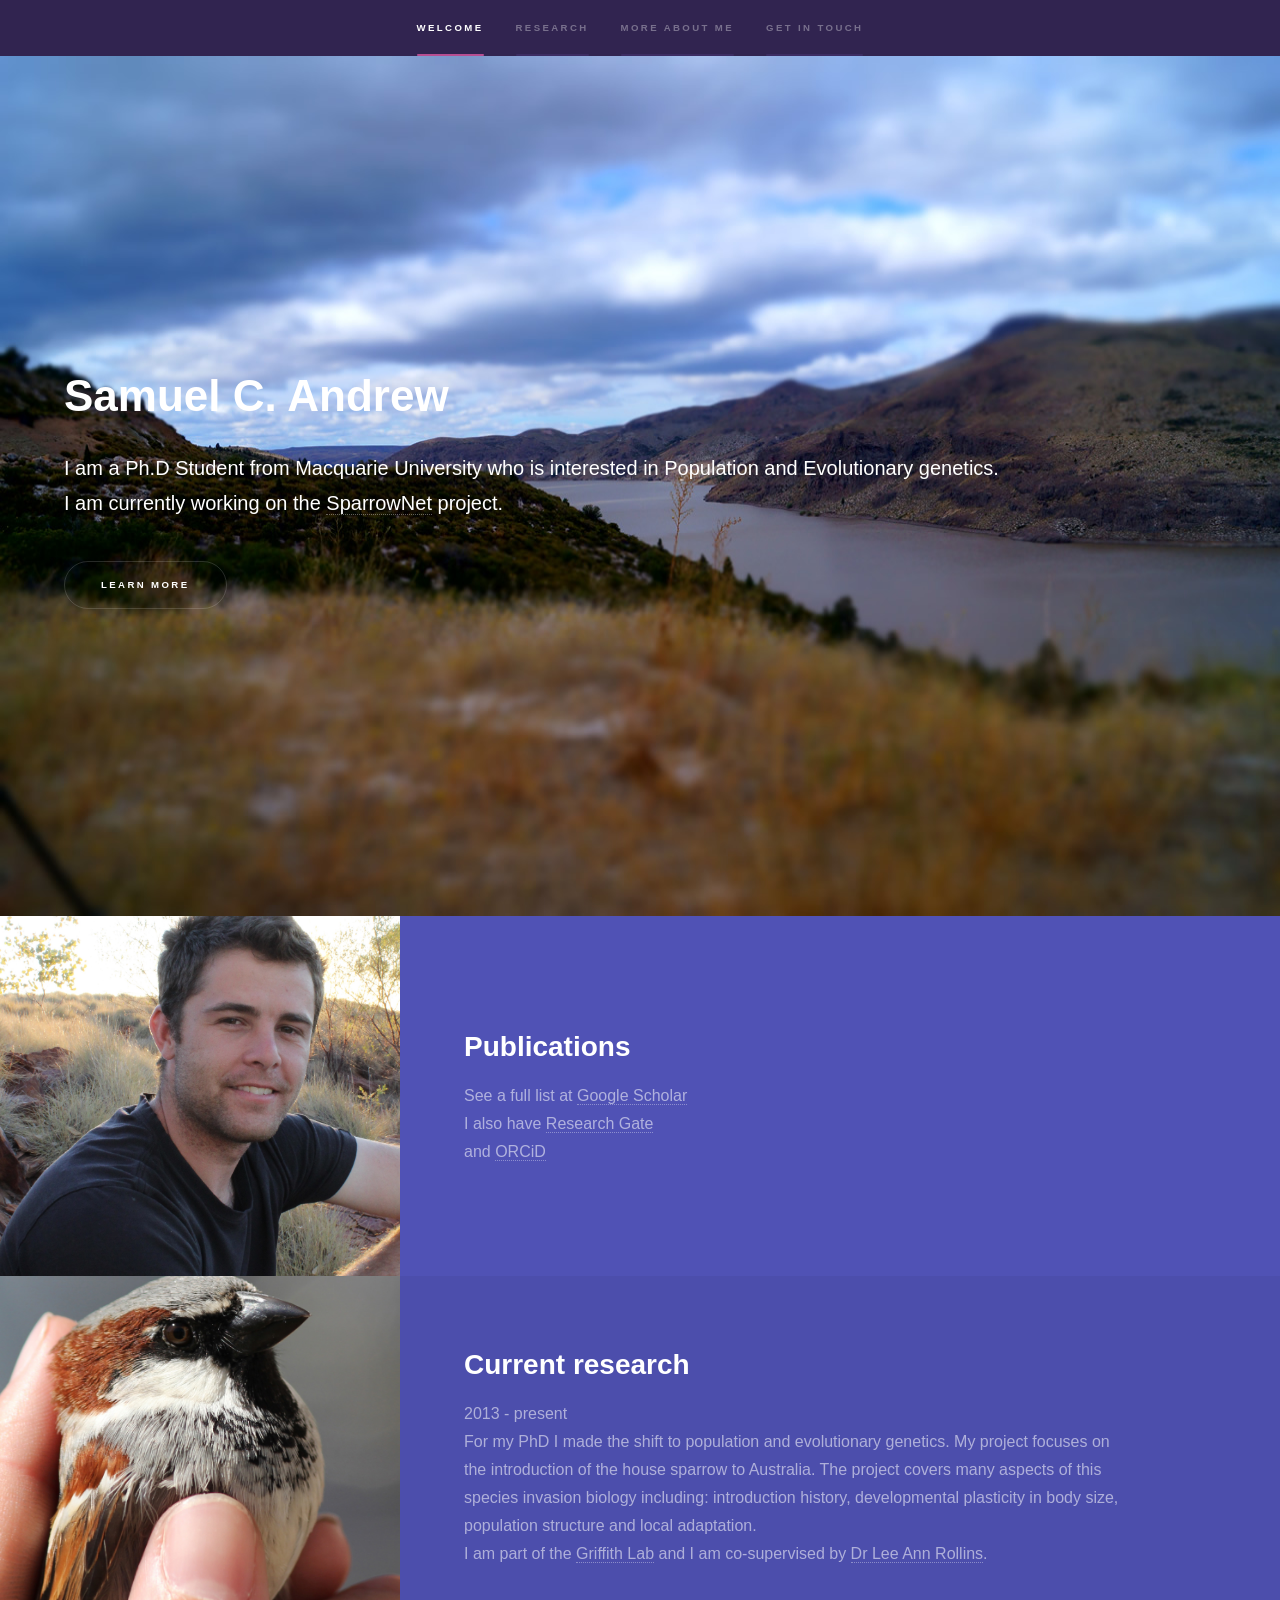
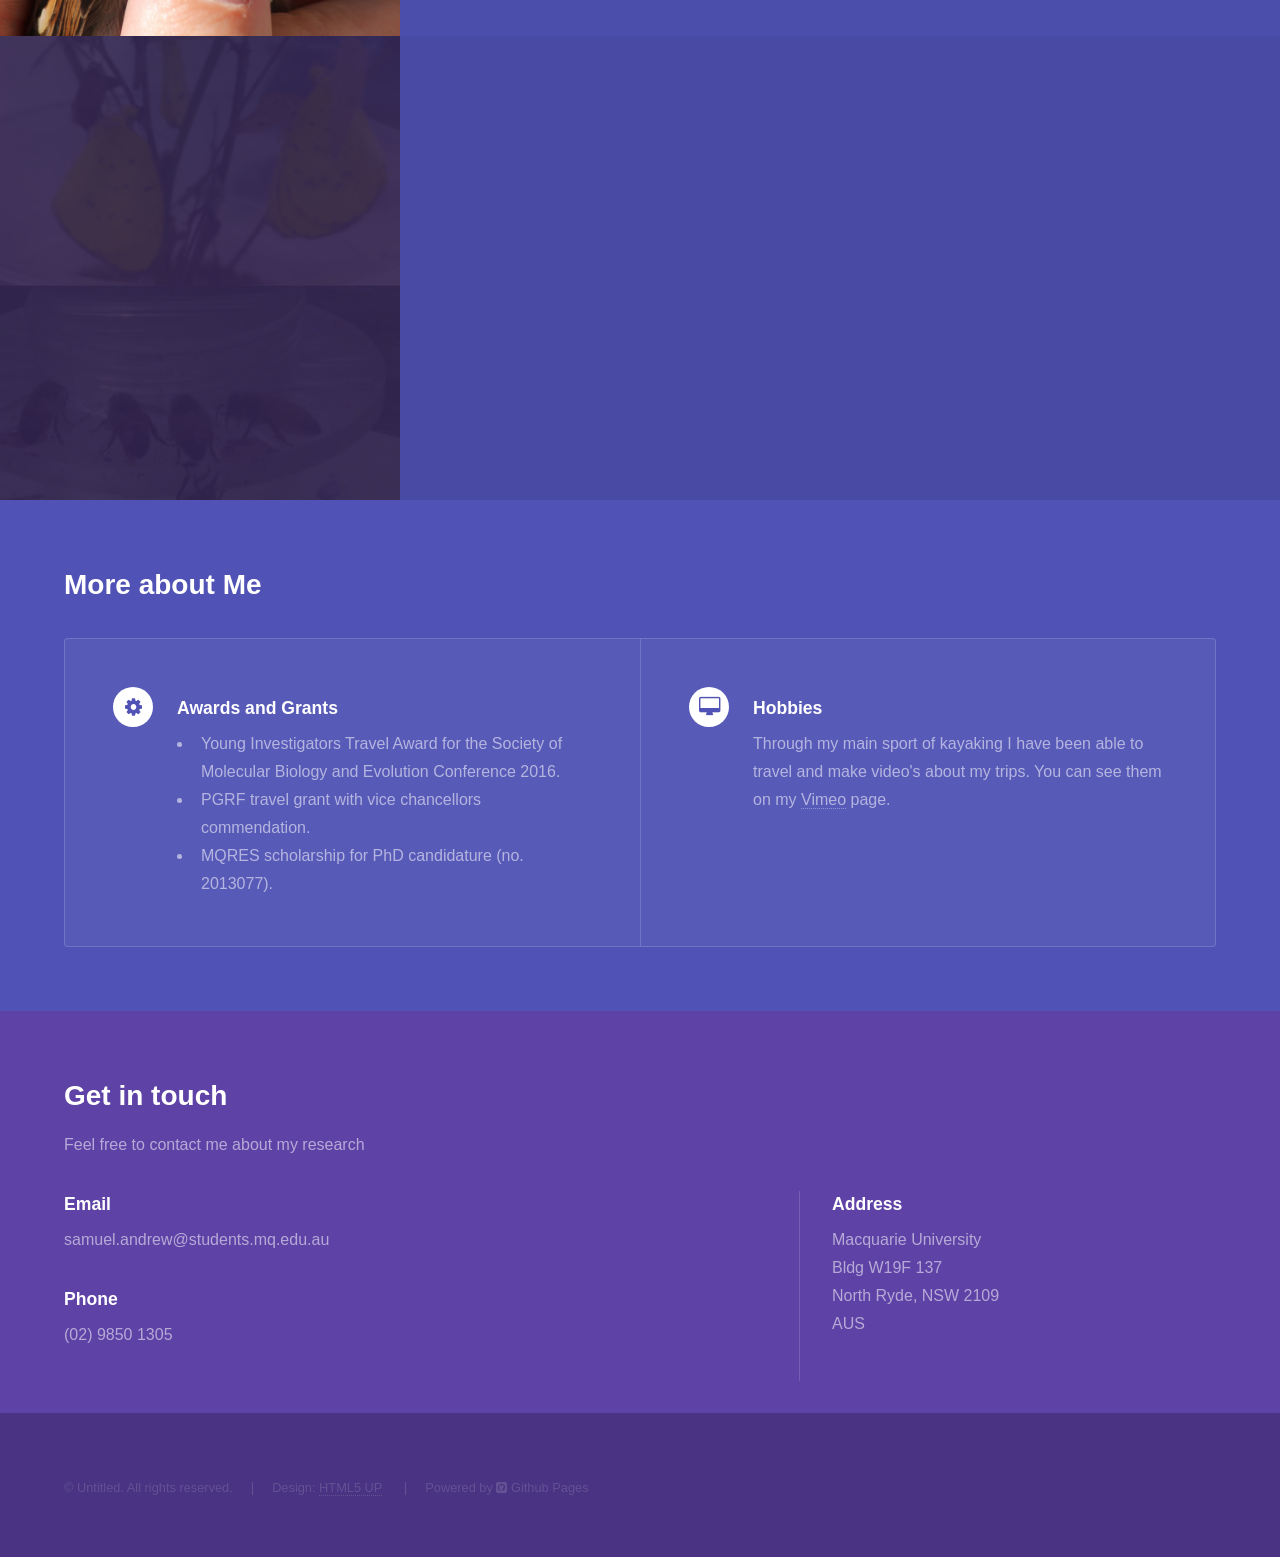
==== index.html @ 3d0c05fa "Reduced pic4 size; set as background; notes in main.css on font colors" ====
<!DOCTYPE HTML>
<!--
	Hyperspace by HTML5 UP
	html5up.net | @n33co
	Free for personal and commercial use under the CCA 3.0 license (html5up.net/license)
-->
<html>
	<head>
		<title>Samuel C. Andrew Homepage</title>
		<meta charset="utf-8" />
		<meta name="viewport" content="width=device-width, initial-scale=1" />
		<!--[if lte IE 8]><script src="assets/js/ie/html5shiv.js"></script><![endif]-->
		<link rel="stylesheet" href="assets/css/main.css" />
		<!--[if lte IE 9]><link rel="stylesheet" href="assets/css/ie9.css" /><![endif]-->
		<!--[if lte IE 8]><link rel="stylesheet" href="assets/css/ie8.css" /><![endif]-->
	</head>
	<body>

		<!-- Sidebar -->
			<section id="sidebar">
				<div class="inner">
					<nav>
						<ul>
							<li><a href="#intro">Welcome</a></li>
							<li><a href="#one">Research</a></li>
							<li><a href="#two">More about me</a></li>
							<li><a href="#three">Get in touch</a></li>
						</ul>
					</nav>
				</div>
			</section>

		<!-- Wrapper -->
			<div id="wrapper">

				<!-- Intro -->
					<section id="intro" class="wrapper style1 fullscreen fade-up">
						<div class="inner">
							<h1>Samuel C. Andrew</h1>
							<p>I am a Ph.D Student from Macquarie University who is interested in Population and Evolutionary genetics.</a><br />
							I am currently working on the  <a href="https://research.science.mq.edu.au/sparrownet/">SparrowNet</a> project.</p> 
							<ul class="actions">
								<li><a href="#one" class="button scrolly">Learn more</a></li>
							</ul>
						</div>
					</section>

				<!-- One -->
					<section id="one" class="wrapper style2 spotlights">
						<section>
							<a href="#" class="image"><img src="images/pic01.jpg" alt="" data-position="center center" /></a>
							<div class="content">
								<div class="inner">
									<h2>Publications</h2>
									<p> See a full list at <a href="https://scholar.google.com.au/citations?user=wI5Qr2sAAAAJ&hl=en">Google Scholar</a><br />
									I also have <a href="https://www.researchgate.net/profile/Samuel_Andrew">Research Gate</a><br />
									and <a href="http://orcid.org/0000-0003-4589-2746">ORCiD</a><br /></p>
									
								</div>
							</div>
						</section>
						<section>
							<a href="#" class="image"><img src="images/pic02.jpg" alt="" data-position="center center" /></a>
							<div class="content">
								<div class="inner">
									<h2>Current research</h2>
									<p>2013 - present<br />
									 For my PhD I made the shift to population and evolutionary genetics. My project focuses on the introduction of the house sparrow to Australia.
									 The project covers many aspects of this species invasion biology including: introduction history, developmental plasticity in body size, population structure and local adaptation.<br />
									 I am part of the <a href="https://griffithecology.com/">Griffith Lab</a> and I am co-supervised by <a href="http://www.deakin.edu.au/profiles/lee-rollins">Dr Lee Ann Rollins</a>. </p>
									
								</div>
							</div>
						</section>
						<section>
							<a href="#" class="image"><img src="images/pic03.jpg" alt="" data-position="center center" /></a>
							<div class="content">
								<div class="inner">
									<h2>Past research</h2>
									<p>In 2012 I completed my honours thesis with Dr Darrell Kemp at Macquarie University. My project was on the heritability and plasticity of the cold tolerance trait in a broadly distributed Australian butterfly (<i>Eurema smilax</i>).</p>
									<p> During my Bachelor Degree at Macquarie University I volunteered to work in the Neuroetholgy lab of Dr Andrew Barron. I worked on an experiment relating to discriminative learning and the peak shift learning bias using the honey bee as a model. This project led to my first publication.</P>
									<ul class="actions">
										<li><a href="#two" class="button scrolly">Learn more</a></li>
									</ul>
								</div>
							</div>
						</section>
					</section>

				<!-- Two -->
					<section id="two" class="wrapper style2 fade-up">
						<div class="inner">
							<h2>More about Me</h2>
							<p></p>
							<div class="features">
								<section>
									<span class="icon major fa-cog"></span>
									<h3>Awards and Grants</h3>
									<ul>
										<li>Young Investigators Travel Award for the Society of Molecular Biology and Evolution Conference 2016.</li>
										<li>PGRF travel grant with vice chancellors commendation.</li>
										<li>MQRES scholarship for PhD candidature (no. 2013077).</li>
									</ul>
								</section>
								<section>
									<span class="icon major fa-desktop"></span>
									<h3>Hobbies</h3>
									<p> Through my main sport of kayaking I have been able to travel and make video's about my trips. You can see them on my <a href="https://vimeo.com/user37399952">Vimeo</a> page. </p>
								</section>
							</div>
							
						</div>
					</section>

				<!-- Three -->
					<section id="three" class="wrapper style1 fade-up">
						<div class="inner">
							<h2>Get in touch</h2>
							<p>Feel free to contact me about my research</p>
							<div class="split style1">
								<section>
									<ul class="contact">
										<li>
											<h3>Email</h3>
											<p>samuel.andrew@students.mq.edu.au</p>
										</li>
										<li>
											<h3>Phone</h3>
											<span>(02) 9850 1305</span>
										</li>
									</ul>
								</section>
								<section>
									<ul class="contact">
										<li>
											<h3>Address</h3>
											<span> Macquarie University <br />
											Bldg W19F 137 <br />
											North Ryde, NSW 2109 <br />
											AUS</span>
										</li>
									</ul>
								</section>
							</div>
						</div>
					</section>

			</div>

		<!-- Footer -->
			<footer id="footer" class="wrapper style1-alt">
				<div class="inner">
					<ul class="menu">
						<li>&copy; Untitled. All rights reserved.</li><li>Design: <a href="http://html5up.net">HTML5 UP</a></li>
						<li>Powered by <a class="icon fa-github-square" target="_blank" href="https://github.com/SamCAndrew/SCAWebpage/"> Github Pages</a></li>
					</ul>
				</div>
			</footer>

		<!-- Scripts -->
			<script src="assets/js/jquery.min.js"></script>
			<script src="assets/js/jquery.scrollex.min.js"></script>
			<script src="assets/js/jquery.scrolly.min.js"></script>
			<script src="assets/js/skel.min.js"></script>
			<script src="assets/js/util.js"></script>
			<!--[if lte IE 8]><script src="assets/js/ie/respond.min.js"></script><![endif]-->
			<script src="assets/js/main.js"></script>

	</body>
</html>
---- assets/css/main.css ----
@import url(font-awesome.min.css);

/*
	Hyperspace by HTML5 UP
	html5up.net | @n33co
	Free for personal and commercial use under the CCA 3.0 license (html5up.net/license)
*/

/* Reset */

	html, body, div, span, applet, object, iframe, h1, h2, h3, h4, h5, h6, p, blockquote, pre, a, abbr, acronym, address, big, cite, code, del, dfn, em, img, ins, kbd, q, s, samp, small, strike, strong, sub, sup, tt, var, b, u, i, center, dl, dt, dd, ol, ul, li, fieldset, form, label, legend, table, caption, tbody, tfoot, thead, tr, th, td, article, aside, canvas, details, embed, figure, figcaption, footer, header, hgroup, menu, nav, output, ruby, section, summary, time, mark, audio, video {
		margin: 0;
		padding: 0;
		border: 0;
		font-size: 100%;
		font: inherit;
		vertical-align: baseline;
	}

	article, aside, details, figcaption, figure, footer, header, hgroup, menu, nav, section {
		display: block;
	}

	body {
		line-height: 1;
	}

	ol, ul {
		list-style: none;
	}

	blockquote, q {
		quotes: none;
	}

	blockquote:before, blockquote:after, q:before, q:after {
		content: '';
		content: none;
	}

	table {
		border-collapse: collapse;
		border-spacing: 0;
	}

	body {
		-webkit-text-size-adjust: none;
	}

/* Box Model */

	*, *:before, *:after {
		-moz-box-sizing: border-box;
		-webkit-box-sizing: border-box;
		box-sizing: border-box;
	}

/* Grid */

	.row {
		border-bottom: solid 1px transparent;
		-moz-box-sizing: border-box;
		-webkit-box-sizing: border-box;
		box-sizing: border-box;
	}

	.row > * {
		float: left;
		-moz-box-sizing: border-box;
		-webkit-box-sizing: border-box;
		box-sizing: border-box;
	}

	.row:after, .row:before {
		content: '';
		display: block;
		clear: both;
		height: 0;
	}

	.row.uniform > * > :first-child {
		margin-top: 0;
	}

	.row.uniform > * > :last-child {
		margin-bottom: 0;
	}

	.row.\30 \25 > * {
		padding: 0 0 0 0em;
	}

	.row.\30 \25 {
		margin: 0 0 -1px 0em;
	}

	.row.uniform.\30 \25 > * {
		padding: 0em 0 0 0em;
	}

	.row.uniform.\30 \25 {
		margin: 0em 0 -1px 0em;
	}

	.row > * {
		padding: 0 0 0 1.5em;
	}

	.row {
		margin: 0 0 -1px -1.5em;
	}

	.row.uniform > * {
		padding: 1.5em 0 0 1.5em;
	}

	.row.uniform {
		margin: -1.5em 0 -1px -1.5em;
	}

	.row.\32 00\25 > * {
		padding: 0 0 0 3em;
	}

	.row.\32 00\25 {
		margin: 0 0 -1px -3em;
	}

	.row.uniform.\32 00\25 > * {
		padding: 3em 0 0 3em;
	}

	.row.uniform.\32 00\25 {
		margin: -3em 0 -1px -3em;
	}

	.row.\31 50\25 > * {
		padding: 0 0 0 2.25em;
	}

	.row.\31 50\25 {
		margin: 0 0 -1px -2.25em;
	}

	.row.uniform.\31 50\25 > * {
		padding: 2.25em 0 0 2.25em;
	}

	.row.uniform.\31 50\25 {
		margin: -2.25em 0 -1px -2.25em;
	}

	.row.\35 0\25 > * {
		padding: 0 0 0 0.75em;
	}

	.row.\35 0\25 {
		margin: 0 0 -1px -0.75em;
	}

	.row.uniform.\35 0\25 > * {
		padding: 0.75em 0 0 0.75em;
	}

	.row.uniform.\35 0\25 {
		margin: -0.75em 0 -1px -0.75em;
	}

	.row.\32 5\25 > * {
		padding: 0 0 0 0.375em;
	}

	.row.\32 5\25 {
		margin: 0 0 -1px -0.375em;
	}

	.row.uniform.\32 5\25 > * {
		padding: 0.375em 0 0 0.375em;
	}

	.row.uniform.\32 5\25 {
		margin: -0.375em 0 -1px -0.375em;
	}

	.\31 2u, .\31 2u\24 {
		width: 100%;
		clear: none;
		margin-left: 0;
	}

	.\31 1u, .\31 1u\24 {
		width: 91.6666666667%;
		clear: none;
		margin-left: 0;
	}

	.\31 0u, .\31 0u\24 {
		width: 83.3333333333%;
		clear: none;
		margin-left: 0;
	}

	.\39 u, .\39 u\24 {
		width: 75%;
		clear: none;
		margin-left: 0;
	}

	.\38 u, .\38 u\24 {
		width: 66.6666666667%;
		clear: none;
		margin-left: 0;
	}

	.\37 u, .\37 u\24 {
		width: 58.3333333333%;
		clear: none;
		margin-left: 0;
	}

	.\36 u, .\36 u\24 {
		width: 50%;
		clear: none;
		margin-left: 0;
	}

	.\35 u, .\35 u\24 {
		width: 41.6666666667%;
		clear: none;
		margin-left: 0;
	}

	.\34 u, .\34 u\24 {
		width: 33.3333333333%;
		clear: none;
		margin-left: 0;
	}

	.\33 u, .\33 u\24 {
		width: 25%;
		clear: none;
		margin-left: 0;
	}

	.\32 u, .\32 u\24 {
		width: 16.6666666667%;
		clear: none;
		margin-left: 0;
	}

	.\31 u, .\31 u\24 {
		width: 8.3333333333%;
		clear: none;
		margin-left: 0;
	}

	.\31 2u\24 + *,
	.\31 1u\24 + *,
	.\31 0u\24 + *,
	.\39 u\24 + *,
	.\38 u\24 + *,
	.\37 u\24 + *,
	.\36 u\24 + *,
	.\35 u\24 + *,
	.\34 u\24 + *,
	.\33 u\24 + *,
	.\32 u\24 + *,
	.\31 u\24 + * {
		clear: left;
	}

	.\-11u {
		margin-left: 91.66667%;
	}

	.\-10u {
		margin-left: 83.33333%;
	}

	.\-9u {
		margin-left: 75%;
	}

	.\-8u {
		margin-left: 66.66667%;
	}

	.\-7u {
		margin-left: 58.33333%;
	}

	.\-6u {
		margin-left: 50%;
	}

	.\-5u {
		margin-left: 41.66667%;
	}

	.\-4u {
		margin-left: 33.33333%;
	}

	.\-3u {
		margin-left: 25%;
	}

	.\-2u {
		margin-left: 16.66667%;
	}

	.\-1u {
		margin-left: 8.33333%;
	}

	@media screen and (max-width: 1680px) {

		.row > * {
			padding: 0 0 0 1.5em;
		}

		.row {
			margin: 0 0 -1px -1.5em;
		}

		.row.uniform > * {
			padding: 1.5em 0 0 1.5em;
		}

		.row.uniform {
			margin: -1.5em 0 -1px -1.5em;
		}

		.row.\32 00\25 > * {
			padding: 0 0 0 3em;
		}

		.row.\32 00\25 {
			margin: 0 0 -1px -3em;
		}

		.row.uniform.\32 00\25 > * {
			padding: 3em 0 0 3em;
		}

		.row.uniform.\32 00\25 {
			margin: -3em 0 -1px -3em;
		}

		.row.\31 50\25 > * {
			padding: 0 0 0 2.25em;
		}

		.row.\31 50\25 {
			margin: 0 0 -1px -2.25em;
		}

		.row.uniform.\31 50\25 > * {
			padding: 2.25em 0 0 2.25em;
		}

		.row.uniform.\31 50\25 {
			margin: -2.25em 0 -1px -2.25em;
		}

		.row.\35 0\25 > * {
			padding: 0 0 0 0.75em;
		}

		.row.\35 0\25 {
			margin: 0 0 -1px -0.75em;
		}

		.row.uniform.\35 0\25 > * {
			padding: 0.75em 0 0 0.75em;
		}

		.row.uniform.\35 0\25 {
			margin: -0.75em 0 -1px -0.75em;
		}

		.row.\32 5\25 > * {
			padding: 0 0 0 0.375em;
		}

		.row.\32 5\25 {
			margin: 0 0 -1px -0.375em;
		}

		.row.uniform.\32 5\25 > * {
			padding: 0.375em 0 0 0.375em;
		}

		.row.uniform.\32 5\25 {
			margin: -0.375em 0 -1px -0.375em;
		}

		.\31 2u\28xlarge\29, .\31 2u\24\28xlarge\29 {
			width: 100%;
			clear: none;
			margin-left: 0;
		}

		.\31 1u\28xlarge\29, .\31 1u\24\28xlarge\29 {
			width: 91.6666666667%;
			clear: none;
			margin-left: 0;
		}

		.\31 0u\28xlarge\29, .\31 0u\24\28xlarge\29 {
			width: 83.3333333333%;
			clear: none;
			margin-left: 0;
		}

		.\39 u\28xlarge\29, .\39 u\24\28xlarge\29 {
			width: 75%;
			clear: none;
			margin-left: 0;
		}

		.\38 u\28xlarge\29, .\38 u\24\28xlarge\29 {
			width: 66.6666666667%;
			clear: none;
			margin-left: 0;
		}

		.\37 u\28xlarge\29, .\37 u\24\28xlarge\29 {
			width: 58.3333333333%;
			clear: none;
			margin-left: 0;
		}

		.\36 u\28xlarge\29, .\36 u\24\28xlarge\29 {
			width: 50%;
			clear: none;
			margin-left: 0;
		}

		.\35 u\28xlarge\29, .\35 u\24\28xlarge\29 {
			width: 41.6666666667%;
			clear: none;
			margin-left: 0;
		}

		.\34 u\28xlarge\29, .\34 u\24\28xlarge\29 {
			width: 33.3333333333%;
			clear: none;
			margin-left: 0;
		}

		.\33 u\28xlarge\29, .\33 u\24\28xlarge\29 {
			width: 25%;
			clear: none;
			margin-left: 0;
		}

		.\32 u\28xlarge\29, .\32 u\24\28xlarge\29 {
			width: 16.6666666667%;
			clear: none;
			margin-left: 0;
		}

		.\31 u\28xlarge\29, .\31 u\24\28xlarge\29 {
			width: 8.3333333333%;
			clear: none;
			margin-left: 0;
		}

		.\31 2u\24\28xlarge\29 + *,
		.\31 1u\24\28xlarge\29 + *,
		.\31 0u\24\28xlarge\29 + *,
		.\39 u\24\28xlarge\29 + *,
		.\38 u\24\28xlarge\29 + *,
		.\37 u\24\28xlarge\29 + *,
		.\36 u\24\28xlarge\29 + *,
		.\35 u\24\28xlarge\29 + *,
		.\34 u\24\28xlarge\29 + *,
		.\33 u\24\28xlarge\29 + *,
		.\32 u\24\28xlarge\29 + *,
		.\31 u\24\28xlarge\29 + * {
			clear: left;
		}

		.\-11u\28xlarge\29 {
			margin-left: 91.66667%;
		}

		.\-10u\28xlarge\29 {
			margin-left: 83.33333%;
		}

		.\-9u\28xlarge\29 {
			margin-left: 75%;
		}

		.\-8u\28xlarge\29 {
			margin-left: 66.66667%;
		}

		.\-7u\28xlarge\29 {
			margin-left: 58.33333%;
		}

		.\-6u\28xlarge\29 {
			margin-left: 50%;
		}

		.\-5u\28xlarge\29 {
			margin-left: 41.66667%;
		}

		.\-4u\28xlarge\29 {
			margin-left: 33.33333%;
		}

		.\-3u\28xlarge\29 {
			margin-left: 25%;
		}

		.\-2u\28xlarge\29 {
			margin-left: 16.66667%;
		}

		.\-1u\28xlarge\29 {
			margin-left: 8.33333%;
		}

	}

	@media screen and (max-width: 1280px) {

		.row > * {
			padding: 0 0 0 1.5em;
		}

		.row {
			margin: 0 0 -1px -1.5em;
		}

		.row.uniform > * {
			padding: 1.5em 0 0 1.5em;
		}

		.row.uniform {
			margin: -1.5em 0 -1px -1.5em;
		}

		.row.\32 00\25 > * {
			padding: 0 0 0 3em;
		}

		.row.\32 00\25 {
			margin: 0 0 -1px -3em;
		}

		.row.uniform.\32 00\25 > * {
			padding: 3em 0 0 3em;
		}

		.row.uniform.\32 00\25 {
			margin: -3em 0 -1px -3em;
		}

		.row.\31 50\25 > * {
			padding: 0 0 0 2.25em;
		}

		.row.\31 50\25 {
			margin: 0 0 -1px -2.25em;
		}

		.row.uniform.\31 50\25 > * {
			padding: 2.25em 0 0 2.25em;
		}

		.row.uniform.\31 50\25 {
			margin: -2.25em 0 -1px -2.25em;
		}

		.row.\35 0\25 > * {
			padding: 0 0 0 0.75em;
		}

		.row.\35 0\25 {
			margin: 0 0 -1px -0.75em;
		}

		.row.uniform.\35 0\25 > * {
			padding: 0.75em 0 0 0.75em;
		}

		.row.uniform.\35 0\25 {
			margin: -0.75em 0 -1px -0.75em;
		}

		.row.\32 5\25 > * {
			padding: 0 0 0 0.375em;
		}

		.row.\32 5\25 {
			margin: 0 0 -1px -0.375em;
		}

		.row.uniform.\32 5\25 > * {
			padding: 0.375em 0 0 0.375em;
		}

		.row.uniform.\32 5\25 {
			margin: -0.375em 0 -1px -0.375em;
		}

		.\31 2u\28large\29, .\31 2u\24\28large\29 {
			width: 100%;
			clear: none;
			margin-left: 0;
		}

		.\31 1u\28large\29, .\31 1u\24\28large\29 {
			width: 91.6666666667%;
			clear: none;
			margin-left: 0;
		}

		.\31 0u\28large\29, .\31 0u\24\28large\29 {
			width: 83.3333333333%;
			clear: none;
			margin-left: 0;
		}

		.\39 u\28large\29, .\39 u\24\28large\29 {
			width: 75%;
			clear: none;
			margin-left: 0;
		}

		.\38 u\28large\29, .\38 u\24\28large\29 {
			width: 66.6666666667%;
			clear: none;
			margin-left: 0;
		}

		.\37 u\28large\29, .\37 u\24\28large\29 {
			width: 58.3333333333%;
			clear: none;
			margin-left: 0;
		}

		.\36 u\28large\29, .\36 u\24\28large\29 {
			width: 50%;
			clear: none;
			margin-left: 0;
		}

		.\35 u\28large\29, .\35 u\24\28large\29 {
			width: 41.6666666667%;
			clear: none;
			margin-left: 0;
		}

		.\34 u\28large\29, .\34 u\24\28large\29 {
			width: 33.3333333333%;
			clear: none;
			margin-left: 0;
		}

		.\33 u\28large\29, .\33 u\24\28large\29 {
			width: 25%;
			clear: none;
			margin-left: 0;
		}

		.\32 u\28large\29, .\32 u\24\28large\29 {
			width: 16.6666666667%;
			clear: none;
			margin-left: 0;
		}

		.\31 u\28large\29, .\31 u\24\28large\29 {
			width: 8.3333333333%;
			clear: none;
			margin-left: 0;
		}

		.\31 2u\24\28large\29 + *,
		.\31 1u\24\28large\29 + *,
		.\31 0u\24\28large\29 + *,
		.\39 u\24\28large\29 + *,
		.\38 u\24\28large\29 + *,
		.\37 u\24\28large\29 + *,
		.\36 u\24\28large\29 + *,
		.\35 u\24\28large\29 + *,
		.\34 u\24\28large\29 + *,
		.\33 u\24\28large\29 + *,
		.\32 u\24\28large\29 + *,
		.\31 u\24\28large\29 + * {
			clear: left;
		}

		.\-11u\28large\29 {
			margin-left: 91.66667%;
		}

		.\-10u\28large\29 {
			margin-left: 83.33333%;
		}

		.\-9u\28large\29 {
			margin-left: 75%;
		}

		.\-8u\28large\29 {
			margin-left: 66.66667%;
		}

		.\-7u\28large\29 {
			margin-left: 58.33333%;
		}

		.\-6u\28large\29 {
			margin-left: 50%;
		}

		.\-5u\28large\29 {
			margin-left: 41.66667%;
		}

		.\-4u\28large\29 {
			margin-left: 33.33333%;
		}

		.\-3u\28large\29 {
			margin-left: 25%;
		}

		.\-2u\28large\29 {
			margin-left: 16.66667%;
		}

		.\-1u\28large\29 {
			margin-left: 8.33333%;
		}

	}

	@media screen and (max-width: 980px) {

		.row > * {
			padding: 0 0 0 1.5em;
		}

		.row {
			margin: 0 0 -1px -1.5em;
		}

		.row.uniform > * {
			padding: 1.5em 0 0 1.5em;
		}

		.row.uniform {
			margin: -1.5em 0 -1px -1.5em;
		}

		.row.\32 00\25 > * {
			padding: 0 0 0 3em;
		}

		.row.\32 00\25 {
			margin: 0 0 -1px -3em;
		}

		.row.uniform.\32 00\25 > * {
			padding: 3em 0 0 3em;
		}

		.row.uniform.\32 00\25 {
			margin: -3em 0 -1px -3em;
		}

		.row.\31 50\25 > * {
			padding: 0 0 0 2.25em;
		}

		.row.\31 50\25 {
			margin: 0 0 -1px -2.25em;
		}

		.row.uniform.\31 50\25 > * {
			padding: 2.25em 0 0 2.25em;
		}

		.row.uniform.\31 50\25 {
			margin: -2.25em 0 -1px -2.25em;
		}

		.row.\35 0\25 > * {
			padding: 0 0 0 0.75em;
		}

		.row.\35 0\25 {
			margin: 0 0 -1px -0.75em;
		}

		.row.uniform.\35 0\25 > * {
			padding: 0.75em 0 0 0.75em;
		}

		.row.uniform.\35 0\25 {
			margin: -0.75em 0 -1px -0.75em;
		}

		.row.\32 5\25 > * {
			padding: 0 0 0 0.375em;
		}

		.row.\32 5\25 {
			margin: 0 0 -1px -0.375em;
		}

		.row.uniform.\32 5\25 > * {
			padding: 0.375em 0 0 0.375em;
		}

		.row.uniform.\32 5\25 {
			margin: -0.375em 0 -1px -0.375em;
		}

		.\31 2u\28medium\29, .\31 2u\24\28medium\29 {
			width: 100%;
			clear: none;
			margin-left: 0;
		}

		.\31 1u\28medium\29, .\31 1u\24\28medium\29 {
			width: 91.6666666667%;
			clear: none;
			margin-left: 0;
		}

		.\31 0u\28medium\29, .\31 0u\24\28medium\29 {
			width: 83.3333333333%;
			clear: none;
			margin-left: 0;
		}

		.\39 u\28medium\29, .\39 u\24\28medium\29 {
			width: 75%;
			clear: none;
			margin-left: 0;
		}

		.\38 u\28medium\29, .\38 u\24\28medium\29 {
			width: 66.6666666667%;
			clear: none;
			margin-left: 0;
		}

		.\37 u\28medium\29, .\37 u\24\28medium\29 {
			width: 58.3333333333%;
			clear: none;
			margin-left: 0;
		}

		.\36 u\28medium\29, .\36 u\24\28medium\29 {
			width: 50%;
			clear: none;
			margin-left: 0;
		}

		.\35 u\28medium\29, .\35 u\24\28medium\29 {
			width: 41.6666666667%;
			clear: none;
			margin-left: 0;
		}

		.\34 u\28medium\29, .\34 u\24\28medium\29 {
			width: 33.3333333333%;
			clear: none;
			margin-left: 0;
		}

		.\33 u\28medium\29, .\33 u\24\28medium\29 {
			width: 25%;
			clear: none;
			margin-left: 0;
		}

		.\32 u\28medium\29, .\32 u\24\28medium\29 {
			width: 16.6666666667%;
			clear: none;
			margin-left: 0;
		}

		.\31 u\28medium\29, .\31 u\24\28medium\29 {
			width: 8.3333333333%;
			clear: none;
			margin-left: 0;
		}

		.\31 2u\24\28medium\29 + *,
		.\31 1u\24\28medium\29 + *,
		.\31 0u\24\28medium\29 + *,
		.\39 u\24\28medium\29 + *,
		.\38 u\24\28medium\29 + *,
		.\37 u\24\28medium\29 + *,
		.\36 u\24\28medium\29 + *,
		.\35 u\24\28medium\29 + *,
		.\34 u\24\28medium\29 + *,
		.\33 u\24\28medium\29 + *,
		.\32 u\24\28medium\29 + *,
		.\31 u\24\28medium\29 + * {
			clear: left;
		}

		.\-11u\28medium\29 {
			margin-left: 91.66667%;
		}

		.\-10u\28medium\29 {
			margin-left: 83.33333%;
		}

		.\-9u\28medium\29 {
			margin-left: 75%;
		}

		.\-8u\28medium\29 {
			margin-left: 66.66667%;
		}

		.\-7u\28medium\29 {
			margin-left: 58.33333%;
		}

		.\-6u\28medium\29 {
			margin-left: 50%;
		}

		.\-5u\28medium\29 {
			margin-left: 41.66667%;
		}

		.\-4u\28medium\29 {
			margin-left: 33.33333%;
		}

		.\-3u\28medium\29 {
			margin-left: 25%;
		}

		.\-2u\28medium\29 {
			margin-left: 16.66667%;
		}

		.\-1u\28medium\29 {
			margin-left: 8.33333%;
		}

	}

	@media screen and (max-width: 736px) {

		.row > * {
			padding: 0 0 0 1.5em;
		}

		.row {
			margin: 0 0 -1px -1.5em;
		}

		.row.uniform > * {
			padding: 1.5em 0 0 1.5em;
		}

		.row.uniform {
			margin: -1.5em 0 -1px -1.5em;
		}

		.row.\32 00\25 > * {
			padding: 0 0 0 3em;
		}

		.row.\32 00\25 {
			margin: 0 0 -1px -3em;
		}

		.row.uniform.\32 00\25 > * {
			padding: 3em 0 0 3em;
		}

		.row.uniform.\32 00\25 {
			margin: -3em 0 -1px -3em;
		}

		.row.\31 50\25 > * {
			padding: 0 0 0 2.25em;
		}

		.row.\31 50\25 {
			margin: 0 0 -1px -2.25em;
		}

		.row.uniform.\31 50\25 > * {
			padding: 2.25em 0 0 2.25em;
		}

		.row.uniform.\31 50\25 {
			margin: -2.25em 0 -1px -2.25em;
		}

		.row.\35 0\25 > * {
			padding: 0 0 0 0.75em;
		}

		.row.\35 0\25 {
			margin: 0 0 -1px -0.75em;
		}

		.row.uniform.\35 0\25 > * {
			padding: 0.75em 0 0 0.75em;
		}

		.row.uniform.\35 0\25 {
			margin: -0.75em 0 -1px -0.75em;
		}

		.row.\32 5\25 > * {
			padding: 0 0 0 0.375em;
		}

		.row.\32 5\25 {
			margin: 0 0 -1px -0.375em;
		}

		.row.uniform.\32 5\25 > * {
			padding: 0.375em 0 0 0.375em;
		}

		.row.uniform.\32 5\25 {
			margin: -0.375em 0 -1px -0.375em;
		}

		.\31 2u\28small\29, .\31 2u\24\28small\29 {
			width: 100%;
			clear: none;
			margin-left: 0;
		}

		.\31 1u\28small\29, .\31 1u\24\28small\29 {
			width: 91.6666666667%;
			clear: none;
			margin-left: 0;
		}

		.\31 0u\28small\29, .\31 0u\24\28small\29 {
			width: 83.3333333333%;
			clear: none;
			margin-left: 0;
		}

		.\39 u\28small\29, .\39 u\24\28small\29 {
			width: 75%;
			clear: none;
			margin-left: 0;
		}

		.\38 u\28small\29, .\38 u\24\28small\29 {
			width: 66.6666666667%;
			clear: none;
			margin-left: 0;
		}

		.\37 u\28small\29, .\37 u\24\28small\29 {
			width: 58.3333333333%;
			clear: none;
			margin-left: 0;
		}

		.\36 u\28small\29, .\36 u\24\28small\29 {
			width: 50%;
			clear: none;
			margin-left: 0;
		}

		.\35 u\28small\29, .\35 u\24\28small\29 {
			width: 41.6666666667%;
			clear: none;
			margin-left: 0;
		}

		.\34 u\28small\29, .\34 u\24\28small\29 {
			width: 33.3333333333%;
			clear: none;
			margin-left: 0;
		}

		.\33 u\28small\29, .\33 u\24\28small\29 {
			width: 25%;
			clear: none;
			margin-left: 0;
		}

		.\32 u\28small\29, .\32 u\24\28small\29 {
			width: 16.6666666667%;
			clear: none;
			margin-left: 0;
		}

		.\31 u\28small\29, .\31 u\24\28small\29 {
			width: 8.3333333333%;
			clear: none;
			margin-left: 0;
		}

		.\31 2u\24\28small\29 + *,
		.\31 1u\24\28small\29 + *,
		.\31 0u\24\28small\29 + *,
		.\39 u\24\28small\29 + *,
		.\38 u\24\28small\29 + *,
		.\37 u\24\28small\29 + *,
		.\36 u\24\28small\29 + *,
		.\35 u\24\28small\29 + *,
		.\34 u\24\28small\29 + *,
		.\33 u\24\28small\29 + *,
		.\32 u\24\28small\29 + *,
		.\31 u\24\28small\29 + * {
			clear: left;
		}

		.\-11u\28small\29 {
			margin-left: 91.66667%;
		}

		.\-10u\28small\29 {
			margin-left: 83.33333%;
		}

		.\-9u\28small\29 {
			margin-left: 75%;
		}

		.\-8u\28small\29 {
			margin-left: 66.66667%;
		}

		.\-7u\28small\29 {
			margin-left: 58.33333%;
		}

		.\-6u\28small\29 {
			margin-left: 50%;
		}

		.\-5u\28small\29 {
			margin-left: 41.66667%;
		}

		.\-4u\28small\29 {
			margin-left: 33.33333%;
		}

		.\-3u\28small\29 {
			margin-left: 25%;
		}

		.\-2u\28small\29 {
			margin-left: 16.66667%;
		}

		.\-1u\28small\29 {
			margin-left: 8.33333%;
		}

	}

	@media screen and (max-width: 480px) {

		.row > * {
			padding: 0 0 0 1.5em;
		}

		.row {
			margin: 0 0 -1px -1.5em;
		}

		.row.uniform > * {
			padding: 1.5em 0 0 1.5em;
		}

		.row.uniform {
			margin: -1.5em 0 -1px -1.5em;
		}

		.row.\32 00\25 > * {
			padding: 0 0 0 3em;
		}

		.row.\32 00\25 {
			margin: 0 0 -1px -3em;
		}

		.row.uniform.\32 00\25 > * {
			padding: 3em 0 0 3em;
		}

		.row.uniform.\32 00\25 {
			margin: -3em 0 -1px -3em;
		}

		.row.\31 50\25 > * {
			padding: 0 0 0 2.25em;
		}

		.row.\31 50\25 {
			margin: 0 0 -1px -2.25em;
		}

		.row.uniform.\31 50\25 > * {
			padding: 2.25em 0 0 2.25em;
		}

		.row.uniform.\31 50\25 {
			margin: -2.25em 0 -1px -2.25em;
		}

		.row.\35 0\25 > * {
			padding: 0 0 0 0.75em;
		}

		.row.\35 0\25 {
			margin: 0 0 -1px -0.75em;
		}

		.row.uniform.\35 0\25 > * {
			padding: 0.75em 0 0 0.75em;
		}

		.row.uniform.\35 0\25 {
			margin: -0.75em 0 -1px -0.75em;
		}

		.row.\32 5\25 > * {
			padding: 0 0 0 0.375em;
		}

		.row.\32 5\25 {
			margin: 0 0 -1px -0.375em;
		}

		.row.uniform.\32 5\25 > * {
			padding: 0.375em 0 0 0.375em;
		}

		.row.uniform.\32 5\25 {
			margin: -0.375em 0 -1px -0.375em;
		}

		.\31 2u\28xsmall\29, .\31 2u\24\28xsmall\29 {
			width: 100%;
			clear: none;
			margin-left: 0;
		}

		.\31 1u\28xsmall\29, .\31 1u\24\28xsmall\29 {
			width: 91.6666666667%;
			clear: none;
			margin-left: 0;
		}

		.\31 0u\28xsmall\29, .\31 0u\24\28xsmall\29 {
			width: 83.3333333333%;
			clear: none;
			margin-left: 0;
		}

		.\39 u\28xsmall\29, .\39 u\24\28xsmall\29 {
			width: 75%;
			clear: none;
			margin-left: 0;
		}

		.\38 u\28xsmall\29, .\38 u\24\28xsmall\29 {
			width: 66.6666666667%;
			clear: none;
			margin-left: 0;
		}

		.\37 u\28xsmall\29, .\37 u\24\28xsmall\29 {
			width: 58.3333333333%;
			clear: none;
			margin-left: 0;
		}

		.\36 u\28xsmall\29, .\36 u\24\28xsmall\29 {
			width: 50%;
			clear: none;
			margin-left: 0;
		}

		.\35 u\28xsmall\29, .\35 u\24\28xsmall\29 {
			width: 41.6666666667%;
			clear: none;
			margin-left: 0;
		}

		.\34 u\28xsmall\29, .\34 u\24\28xsmall\29 {
			width: 33.3333333333%;
			clear: none;
			margin-left: 0;
		}

		.\33 u\28xsmall\29, .\33 u\24\28xsmall\29 {
			width: 25%;
			clear: none;
			margin-left: 0;
		}

		.\32 u\28xsmall\29, .\32 u\24\28xsmall\29 {
			width: 16.6666666667%;
			clear: none;
			margin-left: 0;
		}

		.\31 u\28xsmall\29, .\31 u\24\28xsmall\29 {
			width: 8.3333333333%;
			clear: none;
			margin-left: 0;
		}

		.\31 2u\24\28xsmall\29 + *,
		.\31 1u\24\28xsmall\29 + *,
		.\31 0u\24\28xsmall\29 + *,
		.\39 u\24\28xsmall\29 + *,
		.\38 u\24\28xsmall\29 + *,
		.\37 u\24\28xsmall\29 + *,
		.\36 u\24\28xsmall\29 + *,
		.\35 u\24\28xsmall\29 + *,
		.\34 u\24\28xsmall\29 + *,
		.\33 u\24\28xsmall\29 + *,
		.\32 u\24\28xsmall\29 + *,
		.\31 u\24\28xsmall\29 + * {
			clear: left;
		}

		.\-11u\28xsmall\29 {
			margin-left: 91.66667%;
		}

		.\-10u\28xsmall\29 {
			margin-left: 83.33333%;
		}

		.\-9u\28xsmall\29 {
			margin-left: 75%;
		}

		.\-8u\28xsmall\29 {
			margin-left: 66.66667%;
		}

		.\-7u\28xsmall\29 {
			margin-left: 58.33333%;
		}

		.\-6u\28xsmall\29 {
			margin-left: 50%;
		}

		.\-5u\28xsmall\29 {
			margin-left: 41.66667%;
		}

		.\-4u\28xsmall\29 {
			margin-left: 33.33333%;
		}

		.\-3u\28xsmall\29 {
			margin-left: 25%;
		}

		.\-2u\28xsmall\29 {
			margin-left: 16.66667%;
		}

		.\-1u\28xsmall\29 {
			margin-left: 8.33333%;
		}

	}

	@media screen and (max-width: 360px) {

		.row > * {
			padding: 0 0 0 1.5em;
		}

		.row {
			margin: 0 0 -1px -1.5em;
		}

		.row.uniform > * {
			padding: 1.5em 0 0 1.5em;
		}

		.row.uniform {
			margin: -1.5em 0 -1px -1.5em;
		}

		.row.\32 00\25 > * {
			padding: 0 0 0 3em;
		}

		.row.\32 00\25 {
			margin: 0 0 -1px -3em;
		}

		.row.uniform.\32 00\25 > * {
			padding: 3em 0 0 3em;
		}

		.row.uniform.\32 00\25 {
			margin: -3em 0 -1px -3em;
		}

		.row.\31 50\25 > * {
			padding: 0 0 0 2.25em;
		}

		.row.\31 50\25 {
			margin: 0 0 -1px -2.25em;
		}

		.row.uniform.\31 50\25 > * {
			padding: 2.25em 0 0 2.25em;
		}

		.row.uniform.\31 50\25 {
			margin: -2.25em 0 -1px -2.25em;
		}

		.row.\35 0\25 > * {
			padding: 0 0 0 0.75em;
		}

		.row.\35 0\25 {
			margin: 0 0 -1px -0.75em;
		}

		.row.uniform.\35 0\25 > * {
			padding: 0.75em 0 0 0.75em;
		}

		.row.uniform.\35 0\25 {
			margin: -0.75em 0 -1px -0.75em;
		}

		.row.\32 5\25 > * {
			padding: 0 0 0 0.375em;
		}

		.row.\32 5\25 {
			margin: 0 0 -1px -0.375em;
		}

		.row.uniform.\32 5\25 > * {
			padding: 0.375em 0 0 0.375em;
		}

		.row.uniform.\32 5\25 {
			margin: -0.375em 0 -1px -0.375em;
		}

		.\31 2u\28xxsmall\29, .\31 2u\24\28xxsmall\29 {
			width: 100%;
			clear: none;
			margin-left: 0;
		}

		.\31 1u\28xxsmall\29, .\31 1u\24\28xxsmall\29 {
			width: 91.6666666667%;
			clear: none;
			margin-left: 0;
		}

		.\31 0u\28xxsmall\29, .\31 0u\24\28xxsmall\29 {
			width: 83.3333333333%;
			clear: none;
			margin-left: 0;
		}

		.\39 u\28xxsmall\29, .\39 u\24\28xxsmall\29 {
			width: 75%;
			clear: none;
			margin-left: 0;
		}

		.\38 u\28xxsmall\29, .\38 u\24\28xxsmall\29 {
			width: 66.6666666667%;
			clear: none;
			margin-left: 0;
		}

		.\37 u\28xxsmall\29, .\37 u\24\28xxsmall\29 {
			width: 58.3333333333%;
			clear: none;
			margin-left: 0;
		}

		.\36 u\28xxsmall\29, .\36 u\24\28xxsmall\29 {
			width: 50%;
			clear: none;
			margin-left: 0;
		}

		.\35 u\28xxsmall\29, .\35 u\24\28xxsmall\29 {
			width: 41.6666666667%;
			clear: none;
			margin-left: 0;
		}

		.\34 u\28xxsmall\29, .\34 u\24\28xxsmall\29 {
			width: 33.3333333333%;
			clear: none;
			margin-left: 0;
		}

		.\33 u\28xxsmall\29, .\33 u\24\28xxsmall\29 {
			width: 25%;
			clear: none;
			margin-left: 0;
		}

		.\32 u\28xxsmall\29, .\32 u\24\28xxsmall\29 {
			width: 16.6666666667%;
			clear: none;
			margin-left: 0;
		}

		.\31 u\28xxsmall\29, .\31 u\24\28xxsmall\29 {
			width: 8.3333333333%;
			clear: none;
			margin-left: 0;
		}

		.\31 2u\24\28xxsmall\29 + *,
		.\31 1u\24\28xxsmall\29 + *,
		.\31 0u\24\28xxsmall\29 + *,
		.\39 u\24\28xxsmall\29 + *,
		.\38 u\24\28xxsmall\29 + *,
		.\37 u\24\28xxsmall\29 + *,
		.\36 u\24\28xxsmall\29 + *,
		.\35 u\24\28xxsmall\29 + *,
		.\34 u\24\28xxsmall\29 + *,
		.\33 u\24\28xxsmall\29 + *,
		.\32 u\24\28xxsmall\29 + *,
		.\31 u\24\28xxsmall\29 + * {
			clear: left;
		}

		.\-11u\28xxsmall\29 {
			margin-left: 91.66667%;
		}

		.\-10u\28xxsmall\29 {
			margin-left: 83.33333%;
		}

		.\-9u\28xxsmall\29 {
			margin-left: 75%;
		}

		.\-8u\28xxsmall\29 {
			margin-left: 66.66667%;
		}

		.\-7u\28xxsmall\29 {
			margin-left: 58.33333%;
		}

		.\-6u\28xxsmall\29 {
			margin-left: 50%;
		}

		.\-5u\28xxsmall\29 {
			margin-left: 41.66667%;
		}

		.\-4u\28xxsmall\29 {
			margin-left: 33.33333%;
		}

		.\-3u\28xxsmall\29 {
			margin-left: 25%;
		}

		.\-2u\28xxsmall\29 {
			margin-left: 16.66667%;
		}

		.\-1u\28xxsmall\29 {
			margin-left: 8.33333%;
		}

	}

/* Basic */

	@-ms-viewport {
		width: device-width;
	}

	body {
		-ms-overflow-style: scrollbar;
	}

	@media screen and (max-width: 480px) {

		html, body {
			min-width: 320px;
		}

	}

	body {
		background: #312450;
	}

		body.is-loading *, body.is-loading *:before, body.is-loading *:after {
			-moz-animation: none !important;
			-webkit-animation: none !important;
			-ms-animation: none !important;
			animation: none !important;
			-moz-transition: none !important;
			-webkit-transition: none !important;
			-ms-transition: none !important;
			transition: none !important;
		}

/* Type */

	body, input, select, textarea {
		color: rgba(255, 255, 255, 0.55);
		font-family: Arial, Helvetica, sans-serif;
		font-size: 16.5pt;
		font-weight: normal;
		line-height: 1.75;
	}

		@media screen and (max-width: 1680px) {

			body, input, select, textarea {
				font-size: 13pt;
			}

		}

		@media screen and (max-width: 1280px) {

			body, input, select, textarea {
				font-size: 12pt;
			}

		}

		@media screen and (max-width: 360px) {

			body, input, select, textarea {
				font-size: 11pt;
			}

		}

	a {
		-moz-transition: color 0.2s ease, border-bottom-color 0.2s ease;
		-webkit-transition: color 0.2s ease, border-bottom-color 0.2s ease;
		-ms-transition: color 0.2s ease, border-bottom-color 0.2s ease;
		transition: color 0.2s ease, border-bottom-color 0.2s ease;
		border-bottom: dotted 1px rgba(255, 255, 255, 0.35);
		color: inherit;
		text-decoration: none;
	}

		a:hover {
			border-bottom-color: transparent;
			color: #ffffff;
		}

	strong, b {
		color: #ffffff;
		font-weight: bold;
	}

	em, i {
		font-style: italic;
	}

	p {
		margin: 0 0 2em 0;
	}

	h1, h2, h3, h4, h5, h6 {
		color: #ffffff;  /* Change colour of your name here!*/
		font-weight: bold;
		line-height: 1.5;
		margin: 0 0 0.5em 0;
	}

		h1 a, h2 a, h3 a, h4 a, h5 a, h6 a {
			color: inherit;
			text-decoration: none;
		}

	h1 {
		font-size: 2.75em;
	}

		h1.major {
			margin: 0 0 1.3em 0;
			position: relative;
			padding-bottom: 0.35em;
		}

			h1.major:after {
				background-image: -moz-linear-gradient(to right, #5e42a6, #74e91);
				background-image: -webkit-linear-gradient(to right, #5e42a6, #b74e91);
				background-image: -ms-linear-gradient(to right, #5e42a6, #b74e91);
				background-image: linear-gradient(to right, #5e42a6, #b74e91);
				-moz-transition: max-width 0.2s ease;
				-webkit-transition: max-width 0.2s ease;
				-ms-transition: max-width 0.2s ease;
				transition: max-width 0.2s ease;
				border-radius: 0.2em;
				bottom: 0;
				content: '';
				height: 0.05em;
				position: absolute;
				right: 0;
				width: 100%;
			}

	h2 {
		font-size: 1.75em;
	}

	h3 {
		font-size: 1.1em;
	}

	h4 {
		font-size: 1em;
	}

	h5 {
		font-size: 0.8em;
	}

	h6 {
		font-size: 0.6em;
	}

	@media screen and (max-width: 736px) {

		h1 {
			font-size: 2em;
		}

		h2 {
			font-size: 1.25em;
		}

		h3 {
			font-size: 1em;
		}

		h4 {
			font-size: 0.8em;
		}

		h5 {
			font-size: 0.6em;
		}

		h6 {
			font-size: 0.6em;
		}

	}

	sub {
		font-size: 0.8em;
		position: relative;
		top: 0.5em;
	}

	sup {
		font-size: 0.8em;
		position: relative;
		top: -0.5em;
	}

	blockquote {
		border-left: solid 4px rgba(255, 255, 255, 0.15);
		font-style: italic;
		margin: 0 0 2em 0;
		padding: 0.5em 0 0.5em 2em;
	}

	code {
		background: rgba(255, 255, 255, 0.05);
		border-radius: 0.25em;
		border: solid 1px rgba(255, 255, 255, 0.15);
		font-family: "Courier New", monospace;
		font-size: 0.9em;
		margin: 0 0.25em;
		padding: 0.25em 0.65em;
	}

	pre {
		-webkit-overflow-scrolling: touch;
		font-family: "Courier New", monospace;
		font-size: 0.9em;
		margin: 0 0 2em 0;
	}

		pre code {
			display: block;
			line-height: 1.75em;
			padding: 1em 1.5em;
			overflow-x: auto;
		}

	hr {
		border: 0;
		border-bottom: solid 1px rgba(255, 255, 255, 0.15);
		margin: 2em 0;
	}

		hr.major {
			margin: 3em 0;
		}

	.align-left {
		text-align: left;
	}

	.align-center {
		text-align: center;
	}

	.align-right {
		text-align: right;
	}

/* Box */

	.box {
		border-radius: 0.25em;
		border: solid 1px rgba(255, 255, 255, 0.15);
		margin-bottom: 2em;
		padding: 1.5em;
	}

		.box > :last-child,
		.box > :last-child > :last-child,
		.box > :last-child > :last-child > :last-child {
			margin-bottom: 0;
		}

		.box.alt {
			border: 0;
			border-radius: 0;
			padding: 0;
		}

/* Button */

	input[type="submit"],
	input[type="reset"],
	input[type="button"],
	button,
	.button {
		-moz-appearance: none;
		-webkit-appearance: none;
		-ms-appearance: none;
		appearance: none;
		-moz-transition: border-color 0.2s ease;
		-webkit-transition: border-color 0.2s ease;
		-ms-transition: border-color 0.2s ease;
		transition: border-color 0.2s ease;
		background-color: transparent;
		border: solid 1px !important;
		border-color: rgba(255, 255, 255, 0.15) !important;
		border-radius: 3em;
		color: #ffffff !important;
		cursor: pointer;
		display: inline-block;
		font-size: 0.6em;
		font-weight: bold;
		height: calc(4.75em + 2px);
		letter-spacing: 0.25em;
		line-height: 4.75em;
		outline: 0;
		padding: 0 3.75em;
		position: relative;
		text-align: center;
		text-decoration: none;
		text-transform: uppercase;
		white-space: nowrap;
	}

		input[type="submit"]:after,
		input[type="reset"]:after,
		input[type="button"]:after,
		button:after,
		.button:after {
			-moz-transform: scale(0.25);
			-webkit-transform: scale(0.25);
			-ms-transform: scale(0.25);
			transform: scale(0.25);
			-moz-pointer-events: none;
			-webkit-pointer-events: none;
			-ms-pointer-events: none;
			pointer-events: none;
			-moz-transition: opacity 0.2s ease, -moz-transform 0.2s ease;
			-webkit-transition: opacity 0.2s ease, -webkit-transform 0.2s ease;
			-ms-transition: opacity 0.2s ease, -ms-transform 0.2s ease;
			transition: opacity 0.2s ease, transform 0.2s ease;
			background: #ffffff;
			border-radius: 3em;
			content: '';
			height: 100%;
			left: 0;
			opacity: 0;
			position: absolute;
			top: 0;
			width: 100%;
		}

		input[type="submit"].icon:before,
		input[type="reset"].icon:before,
		input[type="button"].icon:before,
		button.icon:before,
		.button.icon:before {
			margin-right: 0.75em;
		}

		input[type="submit"].fit,
		input[type="reset"].fit,
		input[type="button"].fit,
		button.fit,
		.button.fit {
			display: block;
			margin: 0 0 1em 0;
			width: 100%;
		}

		input[type="submit"].small,
		input[type="reset"].small,
		input[type="button"].small,
		button.small,
		.button.small {
			font-size: 0.4em;
		}

		input[type="submit"].big,
		input[type="reset"].big,
		input[type="button"].big,
		button.big,
		.button.big {
			font-size: 0.8em;
		}

		input[type="submit"].special,
		input[type="reset"].special,
		input[type="button"].special,
		button.special,
		.button.special {
			background-color: #ffffff;
			color: #312450 !important;
		}

			input[type="submit"].special:after,
			input[type="reset"].special:after,
			input[type="button"].special:after,
			button.special:after,
			.button.special:after {
				display: none;
			}

		input[type="submit"].disabled, input[type="submit"]:disabled,
		input[type="reset"].disabled,
		input[type="reset"]:disabled,
		input[type="button"].disabled,
		input[type="button"]:disabled,
		button.disabled,
		button:disabled,
		.button.disabled,
		.button:disabled {
			cursor: default;
			opacity: 0.5;
			-moz-pointer-events: none;
			-webkit-pointer-events: none;
			-ms-pointer-events: none;
			pointer-events: none;
		}

		input[type="submit"]:hover,
		input[type="reset"]:hover,
		input[type="button"]:hover,
		button:hover,
		.button:hover {
			border-color: rgba(255, 255, 255, 0.55) !important;
		}

			input[type="submit"]:hover:after,
			input[type="reset"]:hover:after,
			input[type="button"]:hover:after,
			button:hover:after,
			.button:hover:after {
				opacity: 0.05;
				-moz-transform: scale(1);
				-webkit-transform: scale(1);
				-ms-transform: scale(1);
				transform: scale(1);
			}

			input[type="submit"]:hover:active,
			input[type="reset"]:hover:active,
			input[type="button"]:hover:active,
			button:hover:active,
			.button:hover:active {
				border-color: #ffffff !important;
			}

				input[type="submit"]:hover:active:after,
				input[type="reset"]:hover:active:after,
				input[type="button"]:hover:active:after,
				button:hover:active:after,
				.button:hover:active:after {
					opacity: 0.1;
				}

/* Features */

	.features {
		display: -moz-flex;
		display: -webkit-flex;
		display: -ms-flex;
		display: flex;
		-moz-flex-wrap: wrap;
		-webkit-flex-wrap: wrap;
		-ms-flex-wrap: wrap;
		flex-wrap: wrap;
		border-radius: 0.25em;
		border: solid 1px rgba(255, 255, 255, 0.15);
		background: rgba(255, 255, 255, 0.05);
		margin: 0 0 2em 0;
	}

		.features section {
			padding: 3.5em 3em 1em 7em ;
			width: 50%;
			border-top: solid 1px rgba(255, 255, 255, 0.15);
			position: relative;
		}

			.features section:nth-child(-n + 2) {
				border-top-width: 0;
			}

			.features section:nth-child(2n) {
				border-left: solid 1px rgba(255, 255, 255, 0.15);
			}

			.features section .icon {
				-moz-transition: opacity 0.5s ease, -moz-transform 0.5s ease;
				-webkit-transition: opacity 0.5s ease, -webkit-transform 0.5s ease;
				-ms-transition: opacity 0.5s ease, -ms-transform 0.5s ease;
				transition: opacity 0.5s ease, transform 0.5s ease;
				-moz-transition-delay: 1s;
				-webkit-transition-delay: 1s;
				-ms-transition-delay: 1s;
				transition-delay: 1s;
				-moz-transform: scale(1);
				-webkit-transform: scale(1);
				-ms-transform: scale(1);
				transform: scale(1);
				position: absolute;
				left: 3em;
				top: 3em;
				opacity: 1;
			}

			.features section:nth-child(1) .icon {
				-moz-transition-delay: 0.15s;
				-webkit-transition-delay: 0.15s;
				-ms-transition-delay: 0.15s;
				transition-delay: 0.15s;
			}

			.features section:nth-child(2) .icon {
				-moz-transition-delay: 0.3s;
				-webkit-transition-delay: 0.3s;
				-ms-transition-delay: 0.3s;
				transition-delay: 0.3s;
			}

			.features section:nth-child(3) .icon {
				-moz-transition-delay: 0.45s;
				-webkit-transition-delay: 0.45s;
				-ms-transition-delay: 0.45s;
				transition-delay: 0.45s;
			}

			.features section:nth-child(4) .icon {
				-moz-transition-delay: 0.6s;
				-webkit-transition-delay: 0.6s;
				-ms-transition-delay: 0.6s;
				transition-delay: 0.6s;
			}

			.features section:nth-child(5) .icon {
				-moz-transition-delay: 0.75s;
				-webkit-transition-delay: 0.75s;
				-ms-transition-delay: 0.75s;
				transition-delay: 0.75s;
			}

			.features section:nth-child(6) .icon {
				-moz-transition-delay: 0.9s;
				-webkit-transition-delay: 0.9s;
				-ms-transition-delay: 0.9s;
				transition-delay: 0.9s;
			}

			.features section:nth-child(7) .icon {
				-moz-transition-delay: 1.05s;
				-webkit-transition-delay: 1.05s;
				-ms-transition-delay: 1.05s;
				transition-delay: 1.05s;
			}

			.features section:nth-child(8) .icon {
				-moz-transition-delay: 1.2s;
				-webkit-transition-delay: 1.2s;
				-ms-transition-delay: 1.2s;
				transition-delay: 1.2s;
			}

			.features section:nth-child(9) .icon {
				-moz-transition-delay: 1.35s;
				-webkit-transition-delay: 1.35s;
				-ms-transition-delay: 1.35s;
				transition-delay: 1.35s;
			}

			.features section:nth-child(10) .icon {
				-moz-transition-delay: 1.5s;
				-webkit-transition-delay: 1.5s;
				-ms-transition-delay: 1.5s;
				transition-delay: 1.5s;
			}

			.features section:nth-child(11) .icon {
				-moz-transition-delay: 1.65s;
				-webkit-transition-delay: 1.65s;
				-ms-transition-delay: 1.65s;
				transition-delay: 1.65s;
			}

			.features section:nth-child(12) .icon {
				-moz-transition-delay: 1.8s;
				-webkit-transition-delay: 1.8s;
				-ms-transition-delay: 1.8s;
				transition-delay: 1.8s;
			}

			.features section:nth-child(13) .icon {
				-moz-transition-delay: 1.95s;
				-webkit-transition-delay: 1.95s;
				-ms-transition-delay: 1.95s;
				transition-delay: 1.95s;
			}

			.features section:nth-child(14) .icon {
				-moz-transition-delay: 2.1s;
				-webkit-transition-delay: 2.1s;
				-ms-transition-delay: 2.1s;
				transition-delay: 2.1s;
			}

			.features section:nth-child(15) .icon {
				-moz-transition-delay: 2.25s;
				-webkit-transition-delay: 2.25s;
				-ms-transition-delay: 2.25s;
				transition-delay: 2.25s;
			}

			.features section:nth-child(16) .icon {
				-moz-transition-delay: 2.4s;
				-webkit-transition-delay: 2.4s;
				-ms-transition-delay: 2.4s;
				transition-delay: 2.4s;
			}

			.features section:nth-child(17) .icon {
				-moz-transition-delay: 2.55s;
				-webkit-transition-delay: 2.55s;
				-ms-transition-delay: 2.55s;
				transition-delay: 2.55s;
			}

			.features section:nth-child(18) .icon {
				-moz-transition-delay: 2.7s;
				-webkit-transition-delay: 2.7s;
				-ms-transition-delay: 2.7s;
				transition-delay: 2.7s;
			}

			.features section:nth-child(19) .icon {
				-moz-transition-delay: 2.85s;
				-webkit-transition-delay: 2.85s;
				-ms-transition-delay: 2.85s;
				transition-delay: 2.85s;
			}

			.features section:nth-child(20) .icon {
				-moz-transition-delay: 3.0s;
				-webkit-transition-delay: 3.0s;
				-ms-transition-delay: 3.0s;
				transition-delay: 3.0s;
			}

		.features.inactive section .icon {
			-moz-transform: scale(0.5);
			-webkit-transform: scale(0.5);
			-ms-transform: scale(0.5);
			transform: scale(0.5);
			opacity: 0;
		}

		@media screen and (max-width: 980px) {

			.features {
				display: block;
			}

				.features section {
					border-top-width: 1px !important;
					border-left-width: 0 !important;
					width: 100%;
				}

					.features section:first-child {
						border-top-width: 0 !important;
					}

		}

		@media screen and (max-width: 736px) {

			.features section {
				padding: 2.5em 1.5em 0.1em 5.5em ;
			}

				.features section .icon {
					left: 1.5em;
					top: 2em;
				}

		}

		@media screen and (max-width: 480px) {

			.features section {
				padding: 2em 1.5em 0.1em 1.5em ;
			}

				.features section .icon {
					left: 0;
					position: relative;
					top: 0;
				}

		}

/* Form */

	form {
		margin: 0 0 2em 0;
	}

		form .field {
			margin: 0 0 1em 0;
		}

			form .field.half {
				width: 50%;
				float: left;
				padding: 0 0 0 0.75em;
			}

				form .field.half.first {
					padding: 0 0.75em 0 0;
				}

		form > .actions {
			margin: 2em 0 0 0 !important;
		}

		@media screen and (max-width: 736px) {

			form .field.half {
				width: 100%;
				float: none;
				padding: 0;
			}

				form .field.half.first {
					padding: 0;
				}

		}

	label {
		color: #ffffff;
		font-weight: bold;
		line-height: 1.5;
		margin: 0 0 0.7em 0;
		display: block;
		font-size: 1.1em;
	}

	input[type="text"],
	input[type="password"],
	input[type="email"],
	input[type="tel"],
	select,
	textarea {
		-moz-appearance: none;
		-webkit-appearance: none;
		-ms-appearance: none;
		appearance: none;
		background: rgba(255, 255, 255, 0.05);
		border-radius: 0.25em;
		border: none;
		border: solid 1px rgba(255, 255, 255, 0.15);
		color: inherit;
		display: block;
		outline: 0;
		padding: 0 1em;
		text-decoration: none;
		width: 100%;
	}

		input[type="text"]:invalid,
		input[type="password"]:invalid,
		input[type="email"]:invalid,
		input[type="tel"]:invalid,
		select:invalid,
		textarea:invalid {
			box-shadow: none;
		}

		input[type="text"]:focus,
		input[type="password"]:focus,
		input[type="email"]:focus,
		input[type="tel"]:focus,
		select:focus,
		textarea:focus {
			border-color: #ffffff;
			box-shadow: 0 0 0 1px #ffffff;
		}

	.select-wrapper {
		text-decoration: none;
		display: block;
		position: relative;
	}

		.select-wrapper:before {
			-moz-osx-font-smoothing: grayscale;
			-webkit-font-smoothing: antialiased;
			font-family: FontAwesome;
			font-style: normal;
			font-weight: normal;
			text-transform: none !important;
		}

		.select-wrapper:before {
			color: rgba(255, 255, 255, 0.15);
			content: '\f078';
			display: block;
			height: 2.75em;
			line-height: 2.75em;
			pointer-events: none;
			position: absolute;
			right: 0;
			text-align: center;
			top: 0;
			width: 2.75em;
		}

		.select-wrapper select::-ms-expand {
			display: none;
		}

	select option {
		background-color: #312450;
		color: #ffffff;
	}

	input[type="text"],
	input[type="password"],
	input[type="email"],
	select {
		height: 2.75em;
	}

	textarea {
		padding: 0.75em 1em;
	}

		body.is-ie textarea {
			min-height: 10em;
		}

	input[type="checkbox"],
	input[type="radio"] {
		-moz-appearance: none;
		-webkit-appearance: none;
		-ms-appearance: none;
		appearance: none;
		display: block;
		float: left;
		margin-right: -2em;
		opacity: 0;
		width: 1em;
		z-index: -1;
	}

		input[type="checkbox"] + label,
		input[type="radio"] + label {
			text-decoration: none;
			color: rgba(255, 255, 255, 0.55);
			cursor: pointer;
			display: inline-block;
			font-size: 1em;
			font-weight: normal;
			padding-left: 2.4em;
			padding-right: 0.75em;
			position: relative;
		}

			input[type="checkbox"] + label:before,
			input[type="radio"] + label:before {
				-moz-osx-font-smoothing: grayscale;
				-webkit-font-smoothing: antialiased;
				font-family: FontAwesome;
				font-style: normal;
				font-weight: normal;
				text-transform: none !important;
			}

			input[type="checkbox"] + label:before,
			input[type="radio"] + label:before {
				background: rgba(255, 255, 255, 0.05);
				border-radius: 0.25em;
				border: solid 1px rgba(255, 255, 255, 0.15);
				content: '';
				display: inline-block;
				height: 1.65em;
				left: 0;
				line-height: 1.58125em;
				position: absolute;
				text-align: center;
				top: 0;
				width: 1.65em;
			}

		input[type="checkbox"]:checked + label:before,
		input[type="radio"]:checked + label:before {
			background: #ffffff;
			border-color: #ffffff;
			color: #b74e91;
			content: '\f00c';
		}

		input[type="checkbox"]:focus + label:before,
		input[type="radio"]:focus + label:before {
			border-color: #ffffff;
			box-shadow: 0 0 0 1px #ffffff;
		}

	input[type="checkbox"] + label:before {
		border-radius: 0.25em;
	}

	input[type="radio"] + label:before {
		border-radius: 100%;
	}

	::-webkit-input-placeholder {
		color: rgba(255, 255, 255, 0.35) !important;
		opacity: 1.0;
	}

	:-moz-placeholder {
		color: rgba(255, 255, 255, 0.35) !important;
		opacity: 1.0;
	}

	::-moz-placeholder {
		color: rgba(255, 255, 255, 0.35) !important;
		opacity: 1.0;
	}

	:-ms-input-placeholder {
		color: rgba(255, 255, 255, 0.35) !important;
		opacity: 1.0;
	}

	.formerize-placeholder {
		color: rgba(255, 255, 255, 0.35) !important;
		opacity: 1.0;
	}

/* Icon */

	.icon {
		text-decoration: none;
		border-bottom: none;
		position: relative;
	}

		.icon:before {
			-moz-osx-font-smoothing: grayscale;
			-webkit-font-smoothing: antialiased;
			font-family: FontAwesome;
			font-style: normal;
			font-weight: normal;
			text-transform: none !important;
		}

		.icon > .label {
			display: none;
		}

		.icon.major {
			width: 2.5em;
			height: 2.5em;
			display: block;
			background: #ffffff;
			border-radius: 100%;
			color: #312450;
			text-align: center;
			line-height: 2.5em;
			margin: 0 0 1.3em 0;
		}

			.icon.major:before {
				font-size: 1.25em;
			}

				.wrapper.style1 .icon.major:before {
					color: #5e42a6;
				}

				.wrapper.style1-alt .icon.major:before {
					color: #493382;
				}

				.wrapper.style2 .icon.major:before {
					color: #5052b5;
				}

				.wrapper.style2-alt .icon.major:before {
					color: #3e4094;
				}

				.wrapper.style3 .icon.major:before {
					color: #b74e91;
				}

				.wrapper.style3-alt .icon.major:before {
					color: #953d75;
				}

/* Image */

	.image {
		border-radius: 0.25em;
		border: 0;
		display: inline-block;
		position: relative;
	}

		.image img {
			border-radius: 0.25em;
			display: block;
		}

		.image.left, .image.right {
			max-width: 40%;
		}

			.image.left img, .image.right img {
				width: 100%;
			}

		.image.left {
			float: left;
			margin: 0 1.5em 1em 0;
			top: 0.25em;
		}

		.image.right {
			float: right;
			margin: 0 0 1em 1.5em;
			top: 0.25em;
		}

		.image.fit {
			display: block;
			margin: 0 0 2em 0;
			width: 100%;
		}

			.image.fit img {
				width: 100%;
			}

		.image.main {
			display: block;
			margin: 0 0 3em 0;
			width: 100%;
		}

			.image.main img {
				width: 100%;
			}

/* List */

	ol {
		list-style: decimal;
		margin: 0 0 2em 0;
		padding-left: 1.25em;
	}

		ol li {
			padding-left: 0.25em;
		}

	ul {
		list-style: disc;
		margin: 0 0 2em 0;
		padding-left: 1em;
	}

		ul li {
			padding-left: 0.5em;
		}

		ul.alt {
			list-style: none;
			padding-left: 0;
		}

			ul.alt li {
				border-top: solid 1px rgba(255, 255, 255, 0.15);
				padding: 0.5em 0;
			}

				ul.alt li:first-child {
					border-top: 0;
					padding-top: 0;
				}

		ul.icons {
			cursor: default;
			list-style: none;
			padding-left: 0;
		}

			ul.icons li {
				display: inline-block;
				padding: 0 0.75em 0 0;
			}

				ul.icons li:last-child {
					padding-right: 0;
				}

				ul.icons li > a, ul.icons li > span {
					border: 0;
					text-decoration: none;
				}

					ul.icons li > a:before, ul.icons li > span:before {
						-moz-osx-font-smoothing: grayscale;
						-webkit-font-smoothing: antialiased;
						font-family: FontAwesome;
						font-style: normal;
						font-weight: normal;
						text-transform: none !important;
					}

					ul.icons li > a .label, ul.icons li > span .label {
						display: none;
					}

		ul.actions {
			cursor: default;
			list-style: none;
			padding-left: 0;
		}

			ul.actions li {
				display: inline-block;
				padding: 0 1em 0 0;
				vertical-align: middle;
			}

				ul.actions li:last-child {
					padding-right: 0;
				}

			ul.actions.small li {
				padding: 0 0.5em 0 0;
			}

			ul.actions.vertical li {
				display: block;
				padding: 1em 0 0 0;
			}

				ul.actions.vertical li:first-child {
					padding-top: 0;
				}

				ul.actions.vertical li > * {
					margin-bottom: 0;
				}

			ul.actions.vertical.small li {
				padding: 0.5em 0 0 0;
			}

				ul.actions.vertical.small li:first-child {
					padding-top: 0;
				}

			ul.actions.fit {
				display: table;
				margin-left: -1em;
				padding: 0;
				table-layout: fixed;
				width: calc(100% + 1em);
			}

				ul.actions.fit li {
					display: table-cell;
					padding: 0 0 0 1em;
				}

					ul.actions.fit li > * {
						margin-bottom: 0;
					}

				ul.actions.fit.small {
					margin-left: -0.5em;
					width: calc(100% + 0.5em);
				}

					ul.actions.fit.small li {
						padding: 0 0 0 0.5em;
					}

			@media screen and (max-width: 480px) {

				ul.actions {
					margin: 0 0 2em 0;
				}

					ul.actions li {
						padding: 1em 0 0 0;
						display: block;
						text-align: center;
						width: 100%;
					}

						ul.actions li > * {
							width: 100%;
							margin: 0 !important;
						}

							ul.actions li > *.icon:before {
								margin-left: -2em;
							}

						ul.actions li .button {
							padding: 0;
						}

						ul.actions li:first-child {
							padding-top: 0;
						}

					ul.actions.small li {
						padding: 0.5em 0 0 0;
					}

						ul.actions.small li:first-child {
							padding-top: 0;
						}

			}

		ul.contact {
			list-style: none;
			padding: 0;
		}

			ul.contact > li {
				padding: 0;
				margin: 1.5em 0 0 0;
			}

				ul.contact > li:first-child {
					margin-top: 0;
				}

		ul.menu {
			list-style: none;
			padding: 0;
		}

			ul.menu > li {
				border-left: solid 1px rgba(255, 255, 255, 0.15);
				display: inline-block;
				line-height: 1;
				margin-left: 1.5em;
				padding: 0 0 0 1.5em;
			}

				ul.menu > li:first-child {
					border-left: 0;
					margin: 0;
					padding-left: 0;
				}

			@media screen and (max-width: 480px) {

				ul.menu > li {
					border-left: 0;
					display: block;
					line-height: inherit;
					margin: 0.5em 0 0 0;
					padding-left: 0;
				}

			}

	dl {
		margin: 0 0 2em 0;
	}

		dl dt {
			display: block;
			font-weight: bold;
			margin: 0 0 1em 0;
		}

		dl dd {
			margin-left: 2em;
		}

/* Section/Article */

	section.special, article.special {
		text-align: center;
	}

	header p {
		color: rgba(255, 255, 255, 0.35);
		position: relative;
		margin: 0 0 1.5em 0;
	}

	header h2 + p {
		font-size: 1.25em;
		margin-top: -1em;
		line-height: 1.5em;
	}

	header h3 + p {
		font-size: 1.1em;
		margin-top: -0.8em;
		line-height: 1.5em;
	}

	header h4 + p,
	header h5 + p,
	header h6 + p {
		font-size: 0.9em;
		margin-top: -0.6em;
		line-height: 1.5em;
	}

/* Split */

	.split {
		display: -moz-flex;
		display: -webkit-flex;
		display: -ms-flex;
		display: flex;
	}

		.split > * {
			width: calc(50% - 2.5em);
		}

		.split > :nth-child(2n - 1) {
			padding-right: 2.5em;
			border-right: solid 1px rgba(255, 255, 255, 0.15);
		}

		.split > :nth-child(2n) {
			padding-left: 2.5em;
		}

		.split.style1 > :nth-child(2n - 1) {
			width: calc(66.66666% - 2.5em);
		}

		.split.style1 > :nth-child(2n) {
			width: calc(33.33333% - 2.5em);
		}

		@media screen and (max-width: 1680px) {

			.split > * {
				width: calc(50% - 2em);
			}

			.split > :nth-child(2n - 1) {
				padding-right: 2em;
			}

			.split > :nth-child(2n) {
				padding-left: 2em;
			}

			.split.style1 > :nth-child(2n - 1) {
				width: calc(66.66666% - 2em);
			}

			.split.style1 > :nth-child(2n) {
				width: calc(33.33333% - 2em);
			}

		}

		@media screen and (max-width: 980px) {

			.split {
				display: block;
			}

				.split > * {
					border-top: solid 1px rgba(255, 255, 255, 0.15);
					margin: 4em 0 0 0;
					padding: 4em 0 0 0;
					width: 100% !important;
				}

				.split > :nth-child(2n - 1) {
					border-right: 0;
					padding-right: 0;
				}

				.split > :nth-child(2n) {
					padding-left: 0;
				}

				.split > :first-child {
					border-top: 0;
					margin-top: 0;
					padding-top: 0;
				}

		}

		@media screen and (max-width: 736px) {

			.split > * {
				margin: 3em 0 0 0;
				padding: 3em 0 0 0;
			}

		}

/* Spotlights */

	.spotlights > section {
		display: -moz-flex;
		display: -webkit-flex;
		display: -ms-flex;
		display: flex;
		-moz-flex-direction: row;
		-webkit-flex-direction: row;
		-ms-flex-direction: row;
		flex-direction: row;
		min-height: 22.5em;
	}

		body.is-ie .spotlights > section {
			min-height: 0;
		}

		.spotlights > section > .image {
			background-position: center center;
			background-size: cover;
			border-radius: 0;
			display: block;
			position: relative;
			width: 25em;
		}

			.spotlights > section > .image img {
				border-radius: 0;
				display: block;
			}

			.spotlights > section > .image:before {
				-moz-transition: opacity 1s ease;
				-webkit-transition: opacity 1s ease;
				-ms-transition: opacity 1s ease;
				transition: opacity 1s ease;
				background: rgba(49, 36, 80, 0.9);
				content: '';
				display: block;
				height: 100%;
				left: 0;
				opacity: 0;
				position: absolute;
				top: 0;
				width: 100%;
			}

		.spotlights > section > .content {
			padding: 4em 5em 2em 5em ;
			display: -moz-flex;
			display: -webkit-flex;
			display: -ms-flex;
			display: flex;
			-moz-flex-direction: column;
			-webkit-flex-direction: column;
			-ms-flex-direction: column;
			flex-direction: column;
			-moz-justify-content: center;
			-webkit-justify-content: center;
			-ms-justify-content: center;
			justify-content: center;
			width: 50em;
			-ms-flex: 1;
		}

			.spotlights > section > .content > .inner {
				-moz-transform: translateX(0) translateY(0);
				-webkit-transform: translateX(0) translateY(0);
				-ms-transform: translateX(0) translateY(0);
				transform: translateX(0) translateY(0);
				-moz-transition: opacity 1s ease, -moz-transform 1s ease;
				-webkit-transition: opacity 1s ease, -webkit-transform 1s ease;
				-ms-transition: opacity 1s ease, -ms-transform 1s ease;
				transition: opacity 1s ease, transform 1s ease;
				opacity: 1;
			}

		.spotlights > section:nth-child(2) {
			background-color: rgba(0, 0, 0, 0.05);
		}

		.spotlights > section:nth-child(3) {
			background-color: rgba(0, 0, 0, 0.1);
		}

		.spotlights > section.inactive > .image:before, body.is-loading .spotlights > section > .image:before {
			opacity: 1;
		}

		.spotlights > section.inactive > .content > .inner, body.is-loading .spotlights > section > .content > .inner {
			-moz-transform: translateX(-1em);
			-webkit-transform: translateX(-1em);
			-ms-transform: translateX(-1em);
			transform: translateX(-1em);
			opacity: 0;
		}

		@media screen and (max-width: 1680px) {

			.spotlights > section > .content {
				padding: 4em 4em 2em 4em ;
			}

		}

		@media screen and (max-width: 980px) {

			.spotlights > section {
				display: block;
			}

				.spotlights > section > .image {
					width: 100%;
					height: 50vh;
				}

				.spotlights > section > .content {
					width: 100%;
				}

				.spotlights > section.inactive > .content > .inner, body.is-loading .spotlights > section > .content > .inner {
					-moz-transform: translateY(1em);
					-webkit-transform: translateY(1em);
					-ms-transform: translateY(1em);
					transform: translateY(1em);
				}

		}

		@media screen and (max-width: 736px) {

			.spotlights > section > .image {
				height: 50vh;
				min-height: 15em;
			}

			.spotlights > section > .content {
				padding: 3em 2em 1em 2em ;
			}

		}

/* Table */

	.table-wrapper {
		-webkit-overflow-scrolling: touch;
		overflow-x: auto;
	}

	table {
		margin: 0 0 2em 0;
		width: 100%;
	}

		table tbody tr {
			border: solid 1px rgba(255, 255, 255, 0.15);
			border-left: 0;
			border-right: 0;
		}

			table tbody tr:nth-child(2n + 1) {
				background-color: rgba(255, 255, 255, 0.05);
			}

		table td {
			padding: 0.75em 0.75em;
		}

		table th {
			color: #ffffff;
			font-size: 1em;
			font-weight: bold;
			padding: 0 0.75em 0.75em 0.75em;
			text-align: left;
		}

		table thead {
			border-bottom: solid 2px rgba(255, 255, 255, 0.15);
		}

		table tfoot {
			border-top: solid 2px rgba(255, 255, 255, 0.15);
		}

		table.alt {
			border-collapse: separate;
		}

			table.alt tbody tr td {
				border: solid 1px rgba(255, 255, 255, 0.15);
				border-left-width: 0;
				border-top-width: 0;
			}

				table.alt tbody tr td:first-child {
					border-left-width: 1px;
				}

			table.alt tbody tr:first-child td {
				border-top-width: 1px;
			}

			table.alt thead {
				border-bottom: 0;
			}

			table.alt tfoot {
				border-top: 0;
			}

/* Wrapper */

	.wrapper {
		position: relative;
	}

		.wrapper > .inner {
			padding: 5em 5em 3em 5em ;
			max-width: 100%;
			width: 75em;
		}

			@media screen and (max-width: 1680px) {

				.wrapper > .inner {
					padding: 4em 4em 2em 4em ;
				}

			}

			@media screen and (max-width: 1280px) {

				.wrapper > .inner {
					width: 100%;
				}

			}

			@media screen and (max-width: 736px) {

				.wrapper > .inner {
					padding: 3em 2em 1em 2em ;
				}

			}

		.wrapper.alt {
			background-color: #261c3e;
		}

		.wrapper.style1 {
			background-color: #5e42a6;
		}

		.wrapper.style1-alt {
			background-color: #493382;
		}

		.wrapper.style2 {
			background-color: #5052b5;
		}

		.wrapper.style2-alt {
			background-color: #3e4094;
		}

		.wrapper.style3 {
			background-color: #b74e91;
		}

		.wrapper.style3-alt {
			background-color: #953d75;
		}

		.wrapper.fullscreen {
			display: -moz-flex;
			display: -webkit-flex;
			display: -ms-flex;
			display: flex;
			-moz-flex-direction: column;
			-webkit-flex-direction: column;
			-ms-flex-direction: column;
			flex-direction: column;
			-moz-justify-content: center;
			-webkit-justify-content: center;
			-ms-justify-content: center;
			justify-content: center;
			min-height: 100vh;
		}

			body.is-ie .wrapper.fullscreen {
				height: 100vh;
			}

			@media screen and (max-width: 1280px) {

				.wrapper.fullscreen {
					min-height: calc(100vh - 2.5em);
				}

					body.is-ie .wrapper.fullscreen {
						height: calc(100vh - 2.5em);
					}

			}

			@media screen and (max-width: 736px) {

				.wrapper.fullscreen {
					padding: 2em 0;
					min-height: 0;
				}

					body.is-ie .wrapper.fullscreen {
						height: auto;
					}

			}

		.wrapper.fade-up > .inner {
			-moz-transform: translateY(0);
			-webkit-transform: translateY(0);
			-ms-transform: translateY(0);
			transform: translateY(0);
			-moz-transition: opacity 1s ease, -moz-transform 1s ease;
			-webkit-transition: opacity 1s ease, -webkit-transform 1s ease;
			-ms-transition: opacity 1s ease, -ms-transform 1s ease;
			transition: opacity 1s ease, transform 1s ease;
			opacity: 1.0;
		}

		.wrapper.fade-up.inactive > .inner, body.is-loading .wrapper.fade-up > .inner {
			opacity: 0;
			-moz-transform: translateY(1em);
			-webkit-transform: translateY(1em);
			-ms-transform: translateY(1em);
			transform: translateY(1em);
		}

		.wrapper.fade-down > .inner {
			-moz-transform: translateY(0);
			-webkit-transform: translateY(0);
			-ms-transform: translateY(0);
			transform: translateY(0);
			-moz-transition: opacity 1s ease, -moz-transform 1s ease;
			-webkit-transition: opacity 1s ease, -webkit-transform 1s ease;
			-ms-transition: opacity 1s ease, -ms-transform 1s ease;
			transition: opacity 1s ease, transform 1s ease;
			opacity: 1.0;
		}

		.wrapper.fade-down.inactive > .inner, body.is-loading .wrapper.fade-down > .inner {
			opacity: 0;
			-moz-transform: translateY(-1em);
			-webkit-transform: translateY(-1em);
			-ms-transform: translateY(-1em);
			transform: translateY(-1em);
		}

		.wrapper.fade > .inner {
			-moz-transition: opacity 1s ease;
			-webkit-transition: opacity 1s ease;
			-ms-transition: opacity 1s ease;
			transition: opacity 1s ease;
			opacity: 1.0;
		}

		.wrapper.fade.inactive > .inner, body.is-loading .wrapper.fade > .inner {
			opacity: 0;
		}

/* Header */

	#header {
		display: -moz-flex;
		display: -webkit-flex;
		display: -ms-flex;
		display: flex;
		background-color: #5e42a6;
		cursor: default;
		padding: 1.75em 2em;
	}

		#header > .title {
			border: 0;
			color: #ffffff;
			display: block;
			font-size: 1.25em;
			font-weight: bold;
		}

		#header > nav {
			-moz-flex: 1;
			-webkit-flex: 1;
			-ms-flex: 1;
			flex: 1;
			text-align: right;
		}

			#header > nav > ul {
				margin: 0;
				padding: 0;
			}

				#header > nav > ul > li {
					display: inline-block;
					margin-left: 1.75em;
					padding: 0;
					vertical-align: middle;
				}

					#header > nav > ul > li:first-child {
						margin-left: 0;
					}

					#header > nav > ul > li a {
						border: 0;
						color: rgba(255, 255, 255, 0.35);
						display: inline-block;
						font-size: 0.6em;
						font-weight: bold;
						letter-spacing: 0.25em;
						text-transform: uppercase;
					}

						#header > nav > ul > li a:hover {
							color: rgba(255, 255, 255, 0.55);
						}

						#header > nav > ul > li a.active {
							color: #ffffff;
						}

		@media screen and (max-width: 736px) {

			#header {
				padding: 1em 2em;
			}

		}

		@media screen and (max-width: 480px) {

			#header {
				display: block;
				padding: 0 2em;
				text-align: left;
			}

				#header .title {
					font-size: 1.25em;
					padding: 1em 0;
				}

				#header > nav {
					border-top: solid 1px rgba(255, 255, 255, 0.15);
					text-align: inherit;
				}

					#header > nav > ul > li {
						margin-left: 1.5em;
					}

						#header > nav > ul > li a {
							height: 6em;
							line-height: 6em;
						}

		}

/* Wrapper (main) */

	#sidebar + #wrapper {
		margin-left: 18em;
	}

		@media screen and (max-width: 1280px) {

			#sidebar + #wrapper {
				margin-left: 0;
				padding-top: 3.5em;
			}

		}

		@media screen and (max-width: 736px) {

			#sidebar + #wrapper {
				padding-top: 0;
			}

		}

	#header + #wrapper > .wrapper > .inner {
		margin: 0 auto;
	}

/* Footer */

	#sidebar + #wrapper + #footer {
		margin-left: 18em;
	}

		@media screen and (max-width: 1280px) {

			#sidebar + #wrapper + #footer {
				margin-left: 0;
			}

		}

	#footer > .inner a {
		border-bottom-color: rgba(255, 255, 255, 0.15);
	}

		#footer > .inner a:hover {
			border-bottom-color: transparent;
		}

	#footer > .inner .menu {
		font-size: 0.8em;
		color: rgba(255, 255, 255, 0.15);
	}

	#header + #wrapper + #footer > .inner {
		margin: 0 auto;
	}

/* Sidebar */

	#sidebar {
		padding: 2.5em 2.5em 0.5em 2.5em ;
		background: #312450;
		cursor: default;
		height: 100vh;
		left: 0;
		overflow-x: hidden;
		overflow-y: auto;
		position: fixed;
		text-align: right;
		top: 0;
		width: 18em;
		z-index: 10000;
	}

		#sidebar > .inner {
			display: -moz-flex;
			display: -webkit-flex;
			display: -ms-flex;
			display: flex;
			-moz-flex-direction: column;
			-webkit-flex-direction: column;
			-ms-flex-direction: column;
			flex-direction: column;
			-moz-justify-content: center;
			-webkit-justify-content: center;
			-ms-justify-content: center;
			justify-content: center;
			-moz-transform: translateY(0);
			-webkit-transform: translateY(0);
			-ms-transform: translateY(0);
			transform: translateY(0);
			-moz-transition: opacity 1s ease;
			-webkit-transition: opacity 1s ease;
			-ms-transition: opacity 1s ease;
			transition: opacity 1s ease;
			min-height: 100%;
			opacity: 1;
			width: 100%;
		}

			body.is-ie #sidebar > .inner {
				height: 100%;
			}

		#sidebar nav > ul {
			list-style: none;
			padding: 0;
		}

			#sidebar nav > ul > li {
				-moz-transform: translateY(0);
				-webkit-transform: translateY(0);
				-ms-transform: translateY(0);
				transform: translateY(0);
				-moz-transition: opacity 0.15s ease, -moz-transform 0.75s ease;
				-webkit-transition: opacity 0.15s ease, -webkit-transform 0.75s ease;
				-ms-transition: opacity 0.15s ease, -ms-transform 0.75s ease;
				transition: opacity 0.15s ease, transform 0.75s ease;
				margin: 1.5em 0 0 0;
				opacity: 1;
				padding: 0;
				position: relative;
			}

				#sidebar nav > ul > li:first-child {
					margin: 0;
				}

				#sidebar nav > ul > li:nth-child(1) {
					-moz-transition-delay: 0.45s;
					-webkit-transition-delay: 0.45s;
					-ms-transition-delay: 0.45s;
					transition-delay: 0.45s;
				}

				#sidebar nav > ul > li:nth-child(2) {
					-moz-transition-delay: 0.65s;
					-webkit-transition-delay: 0.65s;
					-ms-transition-delay: 0.65s;
					transition-delay: 0.65s;
				}

				#sidebar nav > ul > li:nth-child(3) {
					-moz-transition-delay: 0.85s;
					-webkit-transition-delay: 0.85s;
					-ms-transition-delay: 0.85s;
					transition-delay: 0.85s;
				}

				#sidebar nav > ul > li:nth-child(4) {
					-moz-transition-delay: 1.05s;
					-webkit-transition-delay: 1.05s;
					-ms-transition-delay: 1.05s;
					transition-delay: 1.05s;
				}

				#sidebar nav > ul > li:nth-child(5) {
					-moz-transition-delay: 1.25s;
					-webkit-transition-delay: 1.25s;
					-ms-transition-delay: 1.25s;
					transition-delay: 1.25s;
				}

				#sidebar nav > ul > li:nth-child(6) {
					-moz-transition-delay: 1.45s;
					-webkit-transition-delay: 1.45s;
					-ms-transition-delay: 1.45s;
					transition-delay: 1.45s;
				}

				#sidebar nav > ul > li:nth-child(7) {
					-moz-transition-delay: 1.65s;
					-webkit-transition-delay: 1.65s;
					-ms-transition-delay: 1.65s;
					transition-delay: 1.65s;
				}

				#sidebar nav > ul > li:nth-child(8) {
					-moz-transition-delay: 1.85s;
					-webkit-transition-delay: 1.85s;
					-ms-transition-delay: 1.85s;
					transition-delay: 1.85s;
				}

				#sidebar nav > ul > li:nth-child(9) {
					-moz-transition-delay: 2.05s;
					-webkit-transition-delay: 2.05s;
					-ms-transition-delay: 2.05s;
					transition-delay: 2.05s;
				}

				#sidebar nav > ul > li:nth-child(10) {
					-moz-transition-delay: 2.25s;
					-webkit-transition-delay: 2.25s;
					-ms-transition-delay: 2.25s;
					transition-delay: 2.25s;
				}

				#sidebar nav > ul > li:nth-child(11) {
					-moz-transition-delay: 2.45s;
					-webkit-transition-delay: 2.45s;
					-ms-transition-delay: 2.45s;
					transition-delay: 2.45s;
				}

				#sidebar nav > ul > li:nth-child(12) {
					-moz-transition-delay: 2.65s;
					-webkit-transition-delay: 2.65s;
					-ms-transition-delay: 2.65s;
					transition-delay: 2.65s;
				}

				#sidebar nav > ul > li:nth-child(13) {
					-moz-transition-delay: 2.85s;
					-webkit-transition-delay: 2.85s;
					-ms-transition-delay: 2.85s;
					transition-delay: 2.85s;
				}

				#sidebar nav > ul > li:nth-child(14) {
					-moz-transition-delay: 3.05s;
					-webkit-transition-delay: 3.05s;
					-ms-transition-delay: 3.05s;
					transition-delay: 3.05s;
				}

				#sidebar nav > ul > li:nth-child(15) {
					-moz-transition-delay: 3.25s;
					-webkit-transition-delay: 3.25s;
					-ms-transition-delay: 3.25s;
					transition-delay: 3.25s;
				}

				#sidebar nav > ul > li:nth-child(16) {
					-moz-transition-delay: 3.45s;
					-webkit-transition-delay: 3.45s;
					-ms-transition-delay: 3.45s;
					transition-delay: 3.45s;
				}

				#sidebar nav > ul > li:nth-child(17) {
					-moz-transition-delay: 3.65s;
					-webkit-transition-delay: 3.65s;
					-ms-transition-delay: 3.65s;
					transition-delay: 3.65s;
				}

				#sidebar nav > ul > li:nth-child(18) {
					-moz-transition-delay: 3.85s;
					-webkit-transition-delay: 3.85s;
					-ms-transition-delay: 3.85s;
					transition-delay: 3.85s;
				}

				#sidebar nav > ul > li:nth-child(19) {
					-moz-transition-delay: 4.05s;
					-webkit-transition-delay: 4.05s;
					-ms-transition-delay: 4.05s;
					transition-delay: 4.05s;
				}

				#sidebar nav > ul > li:nth-child(20) {
					-moz-transition-delay: 4.25s;
					-webkit-transition-delay: 4.25s;
					-ms-transition-delay: 4.25s;
					transition-delay: 4.25s;
				}

		#sidebar nav a {
			-moz-transition: color 0.2s ease;
			-webkit-transition: color 0.2s ease;
			-ms-transition: color 0.2s ease;
			transition: color 0.2s ease;
			border: 0;
			color: rgba(255, 255, 255, 0.35);
			display: block;
			font-size: 0.6em;
			font-weight: bold;
			letter-spacing: 0.25em;
			line-height: 1.75;
			outline: 0;
			padding: 1.35em 0;
			position: relative;
			text-decoration: none;
			text-transform: uppercase;
		}

			#sidebar nav a:before, #sidebar nav a:after {
				border-radius: 0.2em;
				bottom: 0;
				content: '';
				height: 0.2em;
				position: absolute;
				right: 0;
				width: 100%;
			}

			#sidebar nav a:before {
				background: #3c2c62;
			}

			#sidebar nav a:after {
				background-image: -moz-linear-gradient(to right, #5e42a6, #b74e91);
				background-image: -webkit-linear-gradient(to right, #5e42a6, #b74e91);
				background-image: -ms-linear-gradient(to right, #5e42a6, #b74e91);
				background-image: linear-gradient(to right, #5e42a6, #b74e91);
				-moz-transition: max-width 0.2s ease;
				-webkit-transition: max-width 0.2s ease;
				-ms-transition: max-width 0.2s ease;
				transition: max-width 0.2s ease;
				max-width: 0;
			}

			#sidebar nav a:hover {
				color: rgba(255, 255, 255, 0.55);
			}

			#sidebar nav a.active {
				color: #ffffff;
			}

				#sidebar nav a.active:after {
					max-width: 100%;
				}

		body.is-loading #sidebar > .inner {
			opacity: 0;
		}

		body.is-loading #sidebar nav ul li {
			-moz-transform: translateY(2em);
			-webkit-transform: translateY(2em);
			-ms-transform: translateY(2em);
			transform: translateY(2em);
			opacity: 0;
		}

		@media screen and (max-width: 1280px) {

			#sidebar {
				height: 3.5em;
				left: 0;
				line-height: 3.5em;
				overflow: hidden;
				padding: 0;
				text-align: center;
				top: 0;
				width: 100%;
			}

				#sidebar > .inner {
					-moz-flex-direction: row;
					-webkit-flex-direction: row;
					-ms-flex-direction: row;
					flex-direction: row;
					-moz-align-items: stretch;
					-webkit-align-items: stretch;
					-ms-align-items: stretch;
					align-items: stretch;
					height: inherit;
					line-height: inherit;
				}

				#sidebar nav {
					height: inherit;
					line-height: inherit;
				}

					#sidebar nav ul {
						display: -moz-flex;
						display: -webkit-flex;
						display: -ms-flex;
						display: flex;
						height: inherit;
						line-height: inherit;
						margin: 0;
					}

						#sidebar nav ul li {
							display: block;
							height: inherit;
							line-height: inherit;
							margin: 0 0 0 2em;
							padding: 0;
						}

					#sidebar nav a {
						height: inherit;
						line-height: inherit;
						padding: 0;
					}

						#sidebar nav a:after {
							background-image: none;
							background-color: #b74e91;
						}

		}

		@media screen and (max-width: 736px) {

			#sidebar {
				display: none;
			}

		}

/* Intro */

	#intro {
		background-attachment: fixed;
		background-image: url("../../images/pic04.JPG");   /*Background image behind title*/
		background-position: top right;
		background-repeat: no-repeat;
		background-size: 100% 100%;
	}

		#intro p {
			font-size: 1.25em;
			color: #ffffff;   /* Change font colour of intro text here!*/
		}

			@media screen and (max-width: 980px) {

				#intro p br {
					display: none;
				}

			}

			@media screen and (max-width: 736px) {

				#intro p {
					font-size: 1em;
				}

			}

		@media screen and (max-width: 1280px) {

			#intro {
				background-attachment: scroll;
			}

		}
---- assets/css/ie9.css ----
/*
	Hyperspace by HTML5 UP
	html5up.net | @n33co
	Free for personal and commercial use under the CCA 3.0 license (html5up.net/license)
*/

/* Type */

	h1.major:after {
		background: #b74e91;
	}

/* Wrapper */

	.wrapper.fullscreen {
		min-height: 0;
		padding-bottom: 6em;
		padding-top: 6em;
	}

		body.is-ie .wrapper.fullscreen {
			height: auto;
		}

/* Spotlights */

	.spotlights > section {
		padding-left: 20em;
		position: relative;
	}

		.spotlights > section > .image {
			height: 100%;
			left: 0;
			position: absolute;
			top: 0;
			width: 20em;
		}

		.spotlights > section > .content {
			width: 100%;
		}

/* Features */

	.features:after {
		clear: both;
		content: '';
		display: block;
	}

	.features section {
		float: left;
	}

/* Split */

	.split:after {
		clear: both;
		content: '';
		display: block;
	}

	.split > * {
		float: left;
	}

/* Sidebar */

	#sidebar nav a:after {
		background-color: #b74e91;
	}

/* Header */

	#header:after {
		clear: both;
		content: '';
		display: block;
	}

	#header > .title {
		float: left;
	}

	#header > nav {
		float: right;
	}
---- assets/css/ie8.css ----
/*
	Hyperspace by HTML5 UP
	html5up.net | @n33co
	Free for personal and commercial use under the CCA 3.0 license (html5up.net/license)
*/

/* Type */

	body, input, select, textarea {
		color: #ffffff;
	}

/* Button */

	input[type="submit"],
	input[type="reset"],
	input[type="button"],
	button,
	.button {
		position: relative;
	}

		input[type="submit"]:after,
		input[type="reset"]:after,
		input[type="button"]:after,
		button:after,
		.button:after {
			display: none;
		}

/* Features */

	.features {
		border: solid 1px;
	}

/* Form */

	input[type="text"],
	input[type="password"],
	input[type="email"],
	input[type="tel"],
	select,
	textarea {
		background: transparent;
		border: solid 1px;
	}

/* Split */

	.split.style1 > :first-child {
		padding-right: 2em;
		width: 70%;
	}
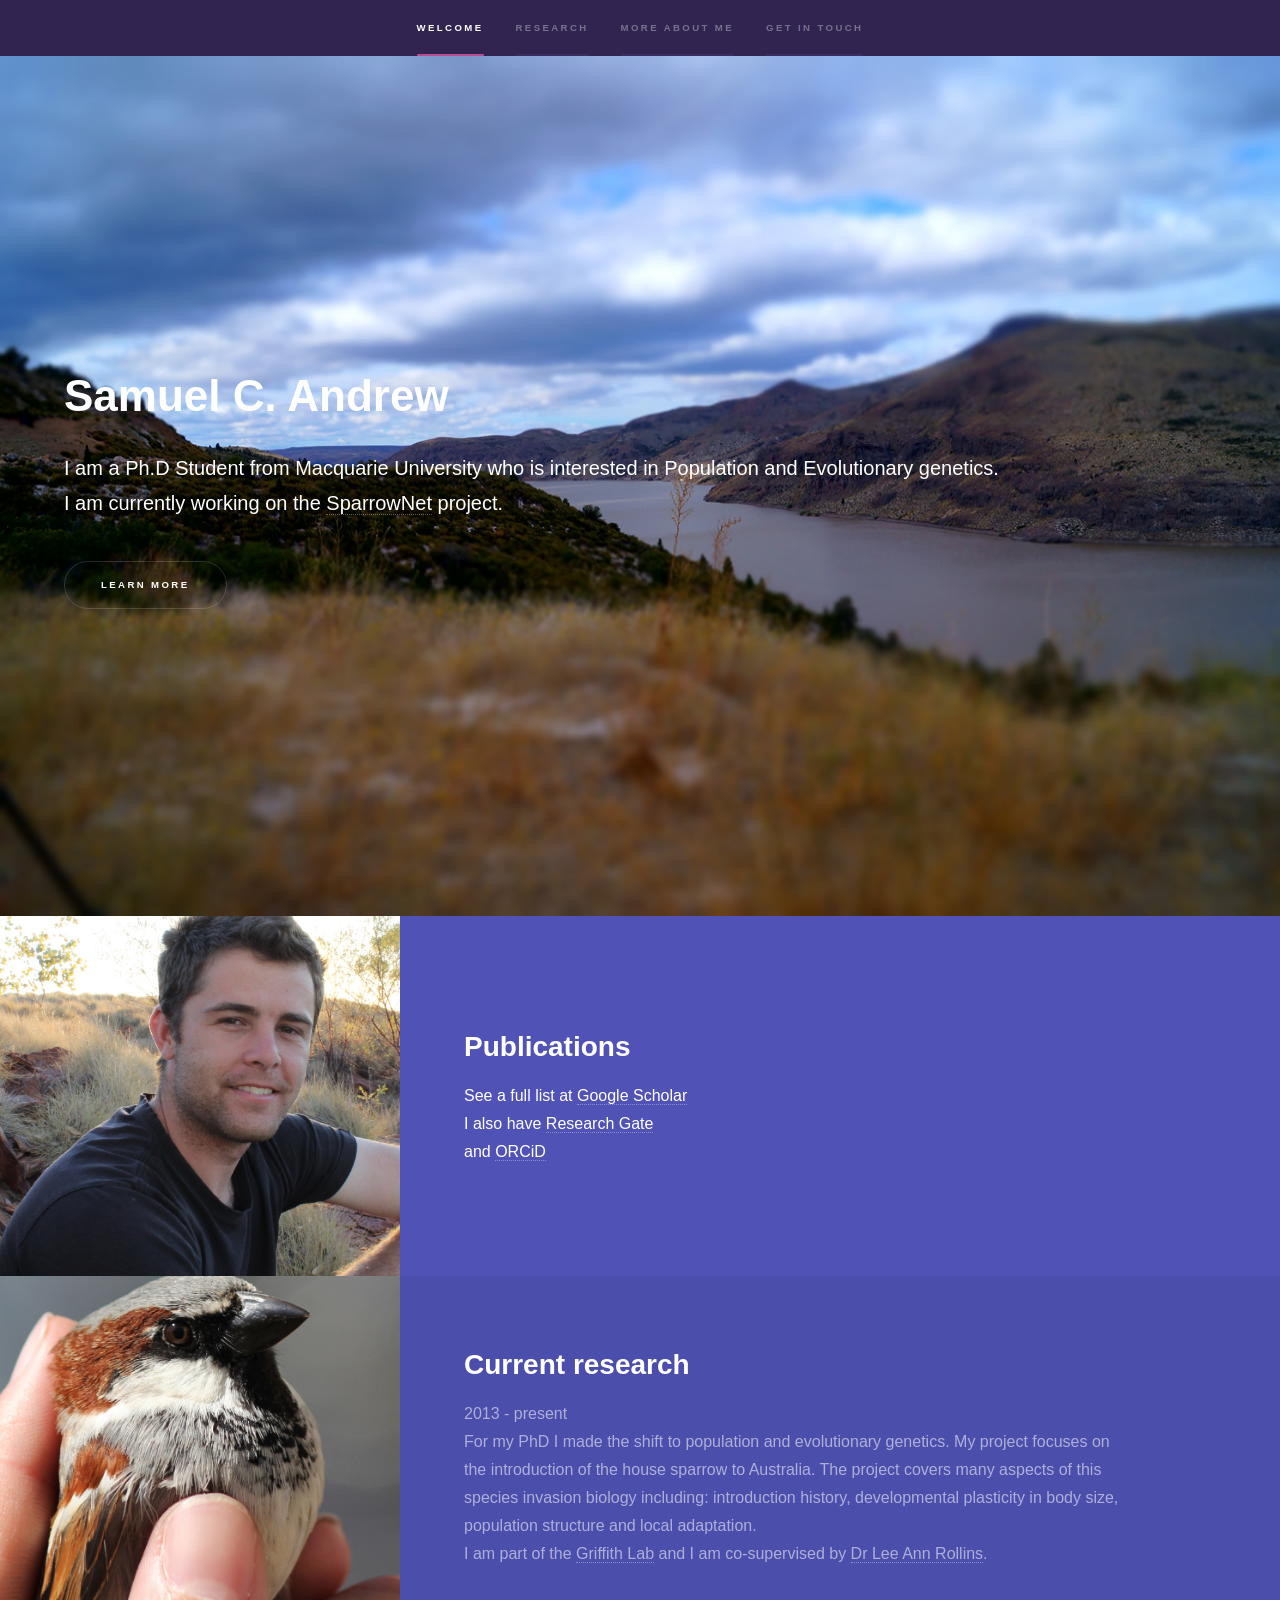
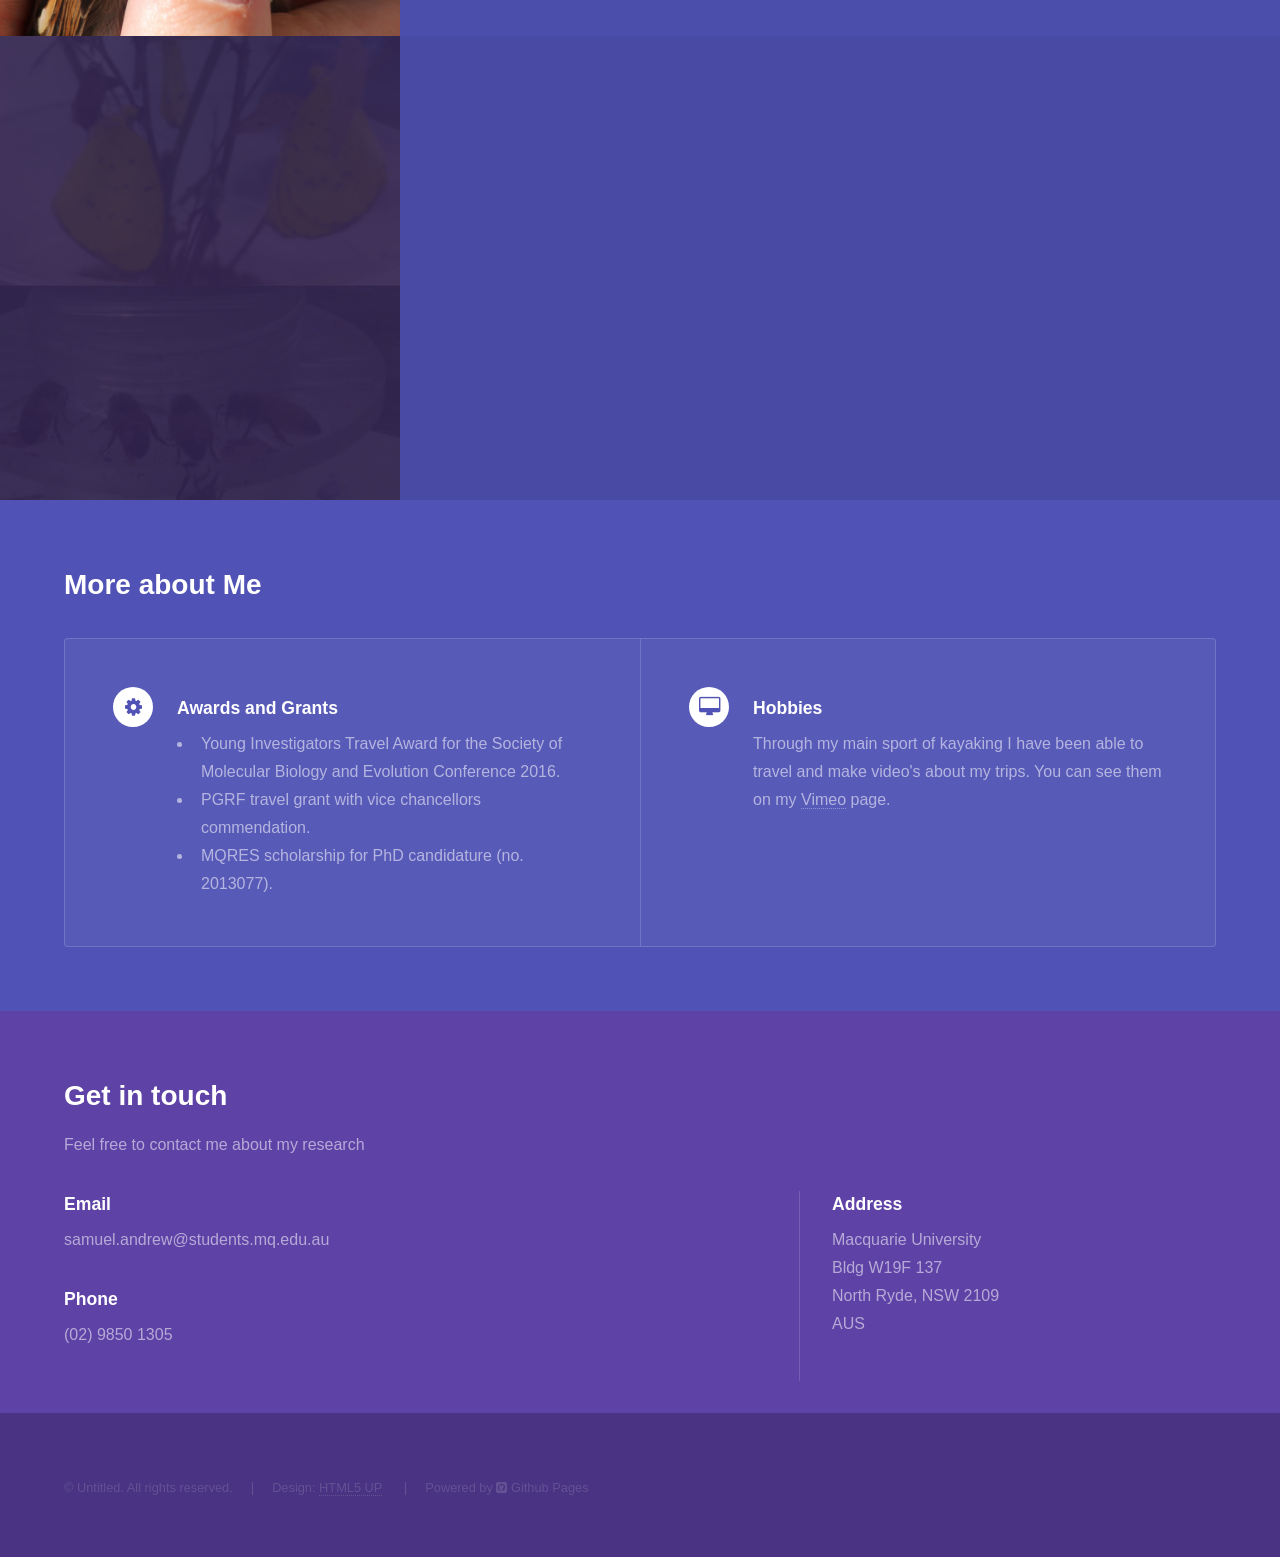
==== commit 51b34b29: "change text colour" ====
--- a/index.html
+++ b/index.html
@@ -48,11 +48,11 @@
 				<!-- One -->
 					<section id="one" class="wrapper style2 spotlights">
 						<section>
-							<a href="#" class="image"><img src="images/pic01.jpg" alt="" data-position="center center" /></a>
+							<div class="image"><img src="images/pic01.jpg" alt="" data-position="center center" /></div>
 							<div class="content">
 								<div class="inner">
 									<h2>Publications</h2>
-									<p> See a full list at <a href="https://scholar.google.com.au/citations?user=wI5Qr2sAAAAJ&hl=en">Google Scholar</a><br />
+									<p style=color:white;> See a full list at <a href="https://scholar.google.com.au/citations?user=wI5Qr2sAAAAJ&hl=en">Google Scholar</a><br />
 									I also have <a href="https://www.researchgate.net/profile/Samuel_Andrew">Research Gate</a><br />
 									and <a href="http://orcid.org/0000-0003-4589-2746">ORCiD</a><br /></p>
 									
@@ -60,7 +60,7 @@
 							</div>
 						</section>
 						<section>
-							<a href="#" class="image"><img src="images/pic02.jpg" alt="" data-position="center center" /></a>
+							<div class="image"><img src="images/pic02.jpg" alt="" data-position="center center" /></div>
 							<div class="content">
 								<div class="inner">
 									<h2>Current research</h2>
@@ -73,7 +73,7 @@
 							</div>
 						</section>
 						<section>
-							<a href="#" class="image"><img src="images/pic03.jpg" alt="" data-position="center center" /></a>
+							<div class="image"><img src="images/pic03.jpg" alt="" data-position="center center" /></div>
 							<div class="content">
 								<div class="inner">
 									<h2>Past research</h2>
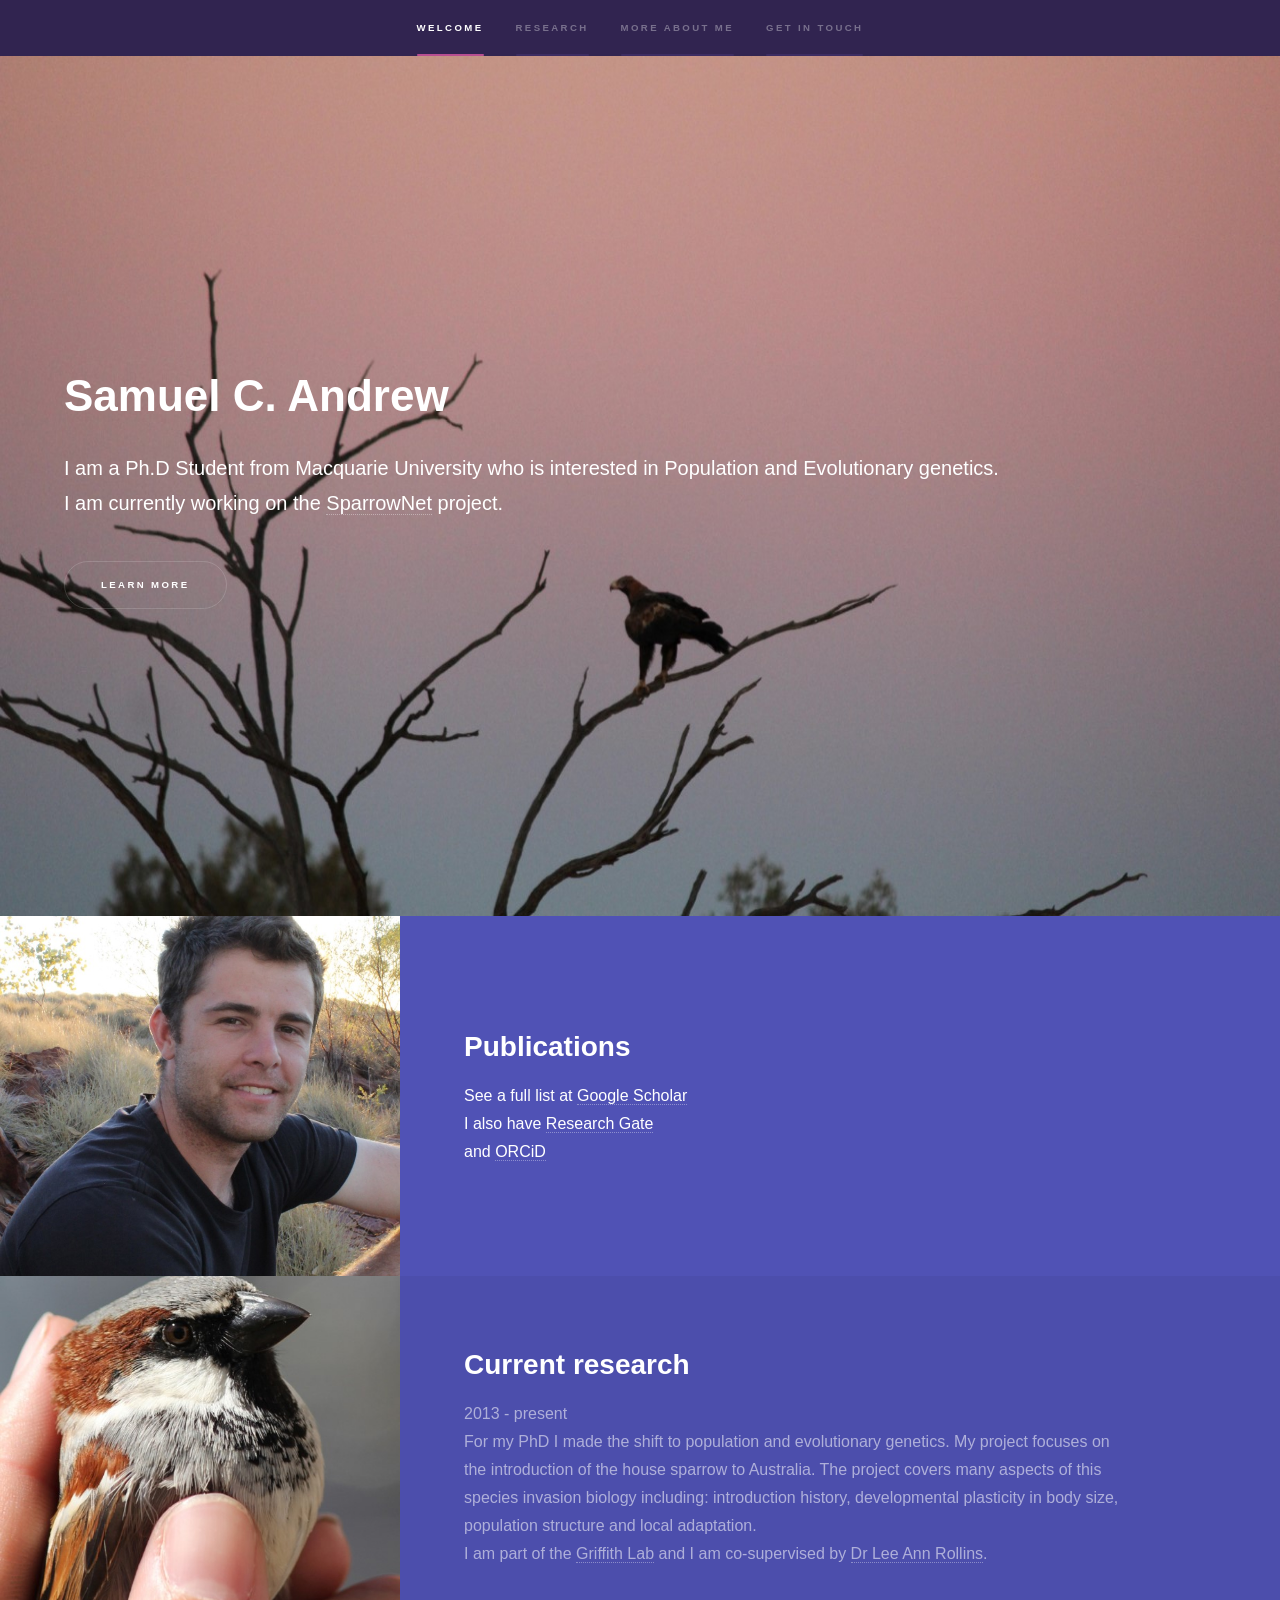
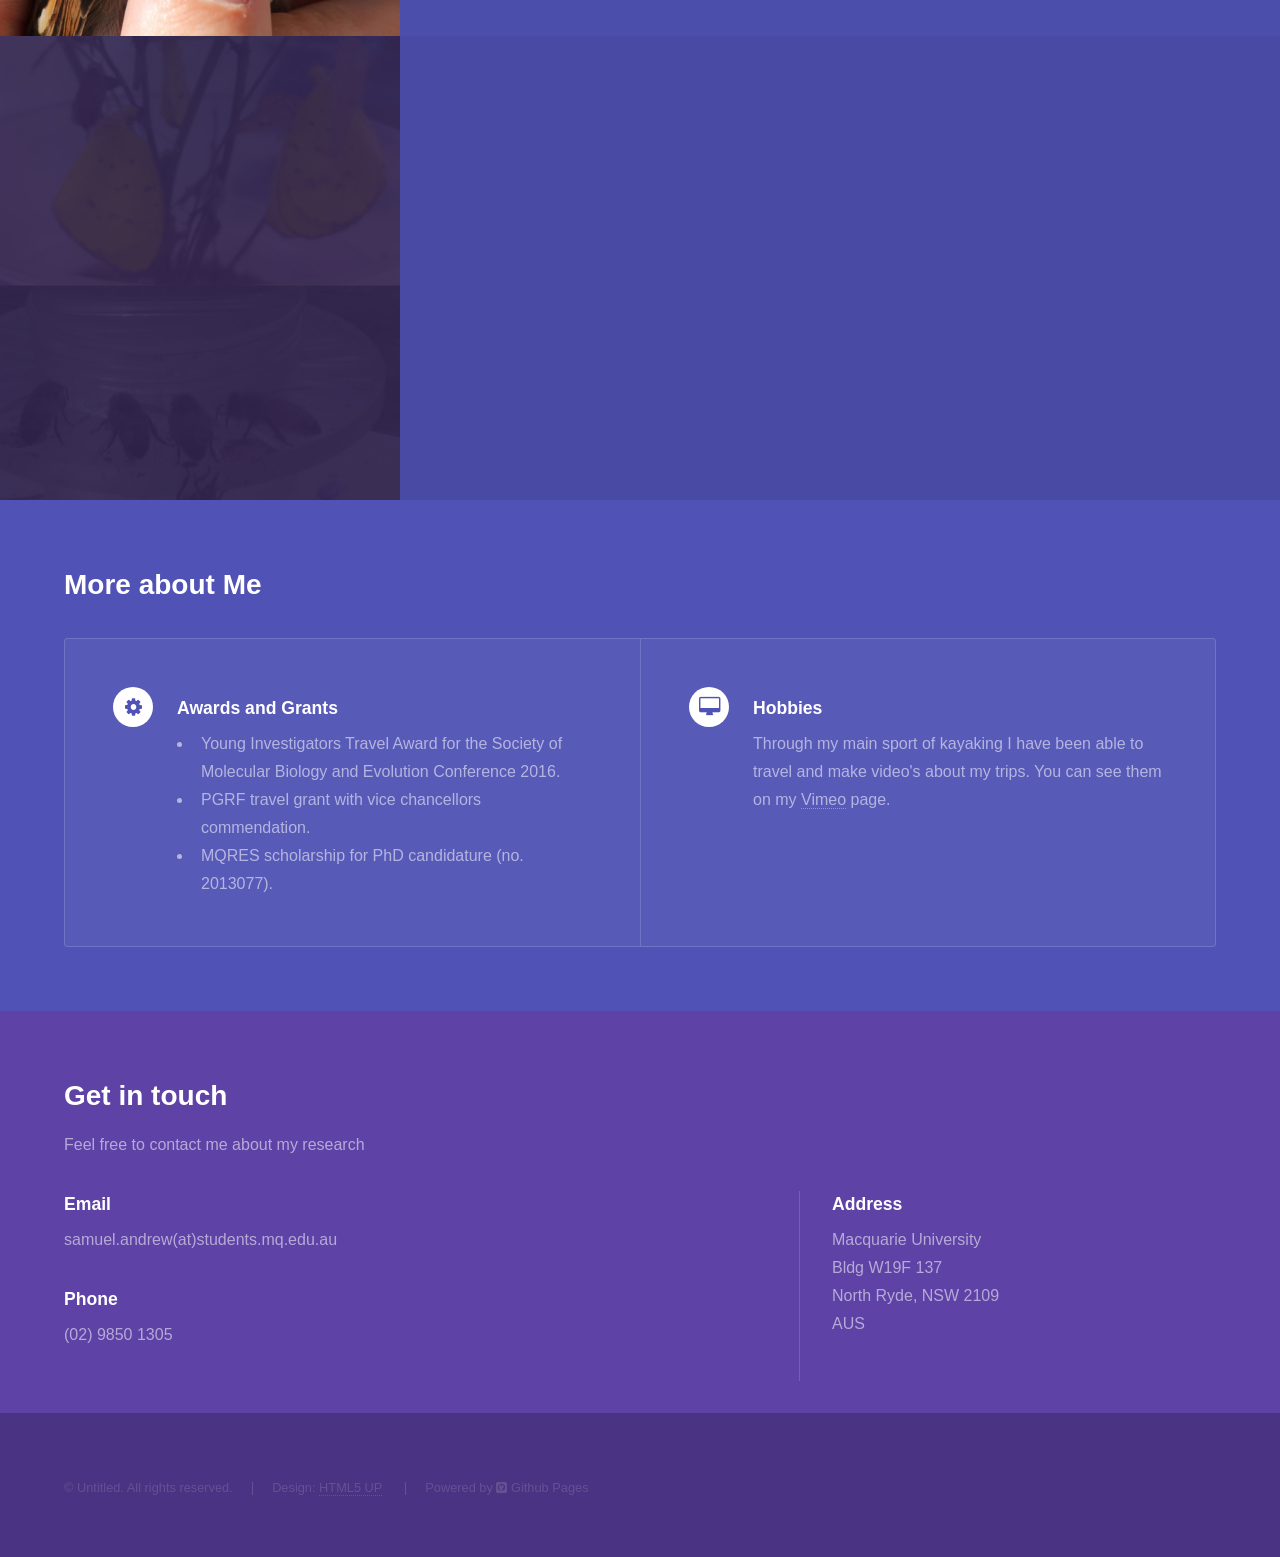
==== commit 23d61499: "protect email address" ====
--- a/index.html
+++ b/index.html
@@ -122,7 +122,7 @@
 									<ul class="contact">
 										<li>
 											<h3>Email</h3>
-											<p>samuel.andrew@students.mq.edu.au</p>
+											<p>samuel.andrew(at)students.mq.edu.au</p>
 										</li>
 										<li>
 											<h3>Phone</h3>
--- a/assets/css/main.css
+++ b/assets/css/main.css
@@ -3884,7 +3884,7 @@
 
 	#intro {
 		background-attachment: fixed;
-		background-image: url("../../images/pic04.JPG");   /*Background image behind title*/
+		background-image: url("../../images/pic06.jpg");   /*Background image behind title*/
 		background-position: top right;
 		background-repeat: no-repeat;
 		background-size: 100% 100%;
@@ -3917,4 +3917,4 @@
 				background-attachment: scroll;
 			}
 
-		}+		}
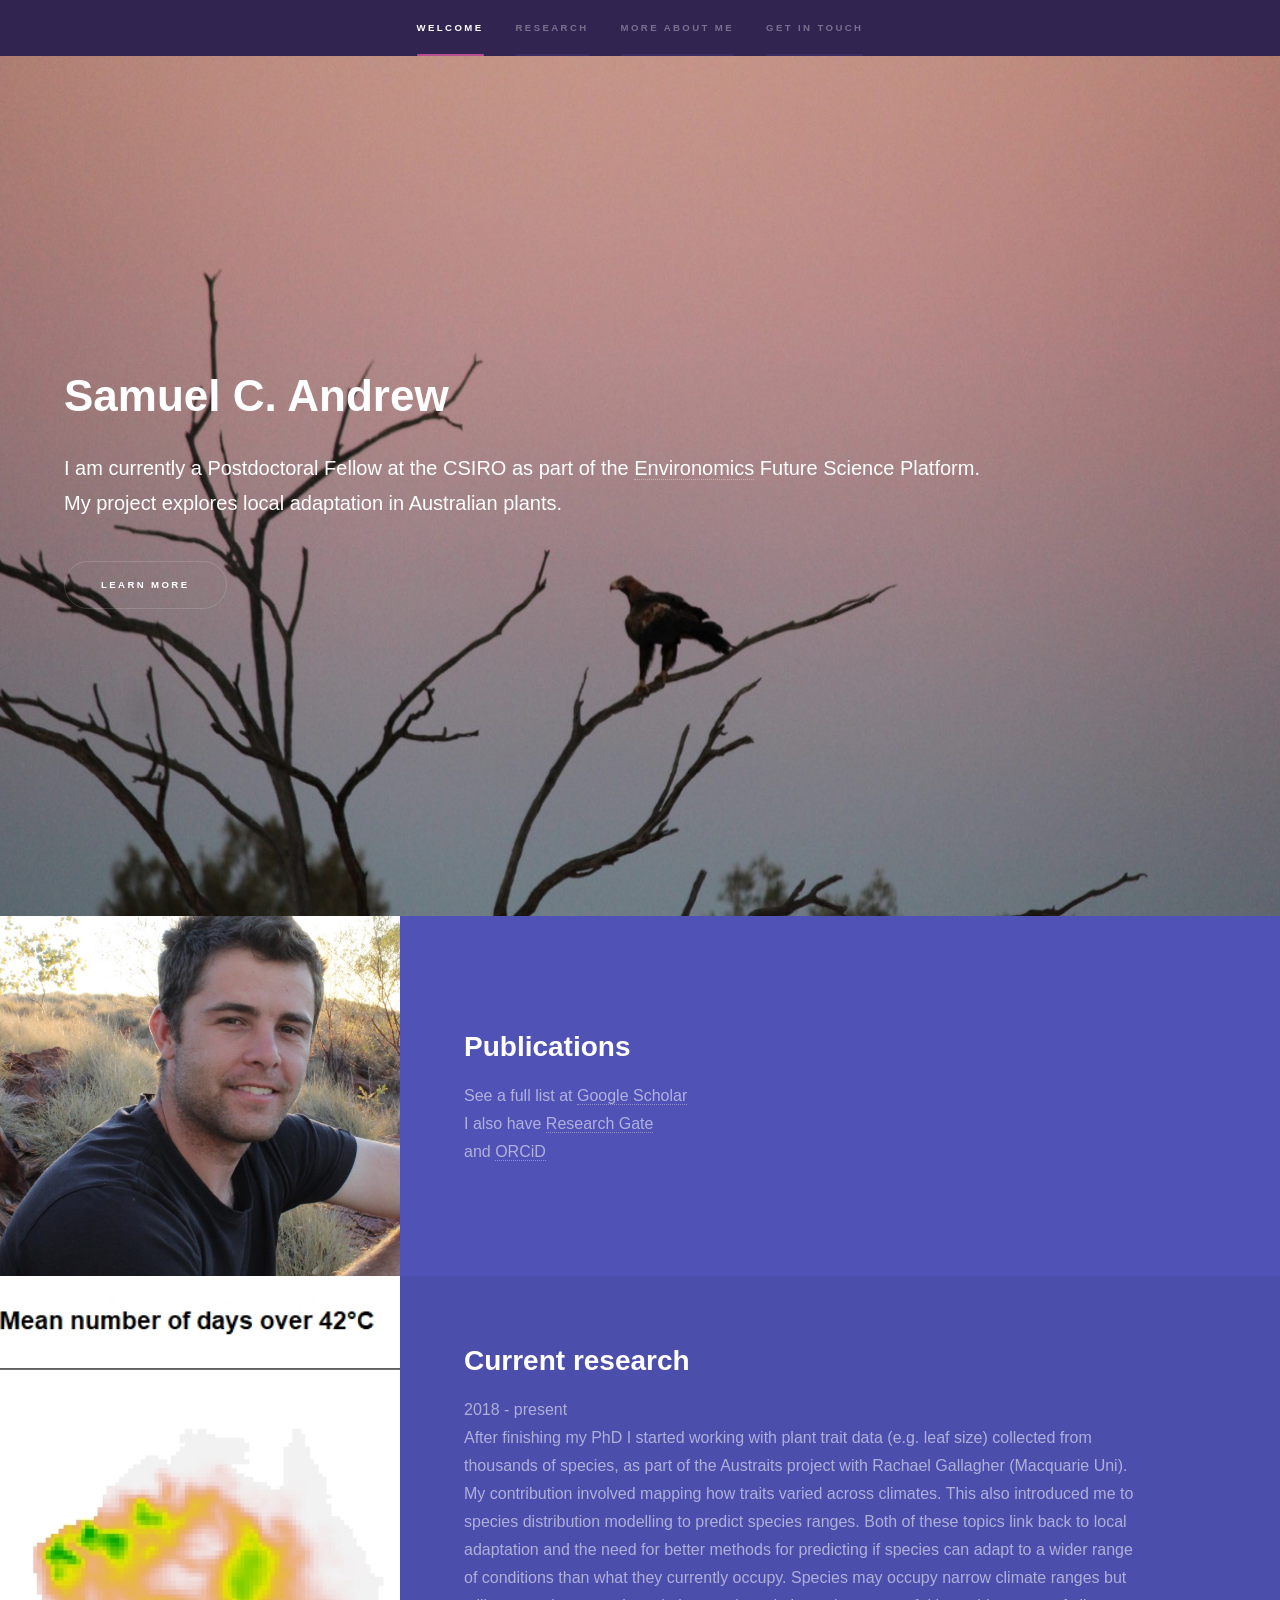
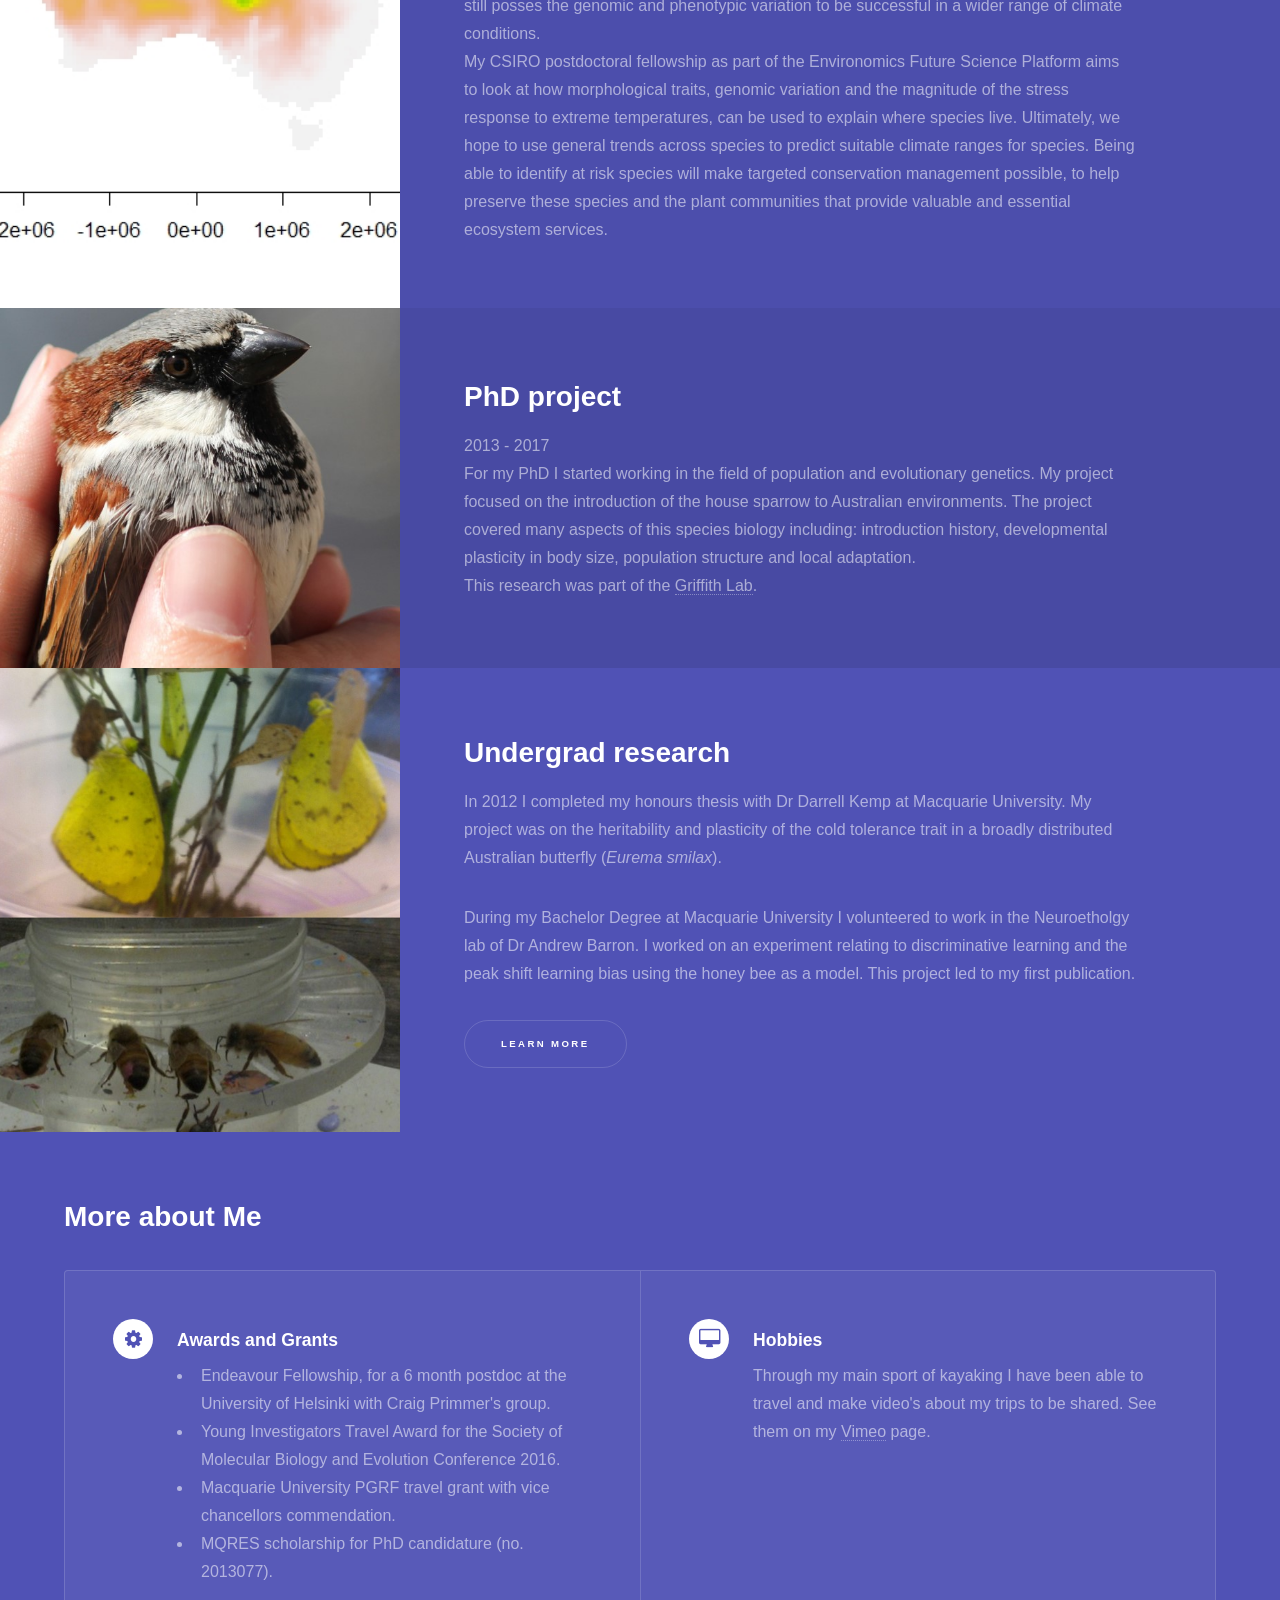
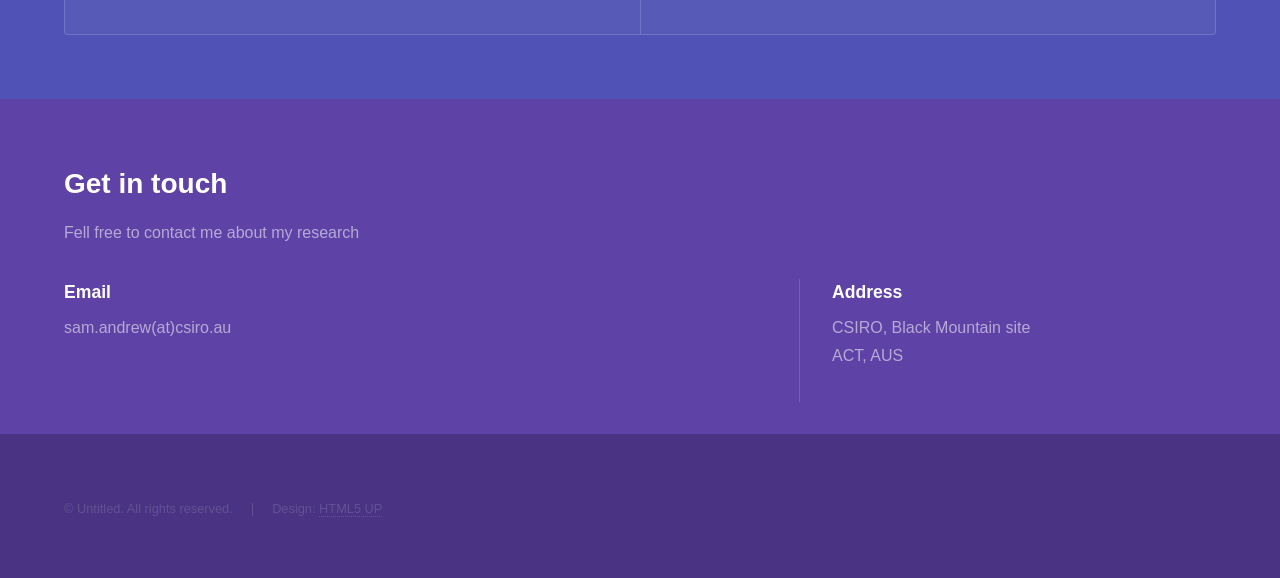
==== commit 04f00cb9: "Update webpage for new job at CSIRO" ====
--- a/index.html
+++ b/index.html
@@ -37,8 +37,8 @@
 					<section id="intro" class="wrapper style1 fullscreen fade-up">
 						<div class="inner">
 							<h1>Samuel C. Andrew</h1>
-							<p>I am a Ph.D Student from Macquarie University who is interested in Population and Evolutionary genetics.</a><br />
-							I am currently working on the  <a href="https://research.science.mq.edu.au/sparrownet/">SparrowNet</a> project.</p> 
+							<p style=color:white;>I am currently a Postdoctoral Fellow at the CSIRO as part of the <a href="https://research.csiro.au/environomics/">Environomics</a> Future Science Platform. </a><br />
+							My project explores local adaptation in Australian plants.</p> 
 							<ul class="actions">
 								<li><a href="#one" class="button scrolly">Learn more</a></li>
 							</ul>
@@ -52,7 +52,7 @@
 							<div class="content">
 								<div class="inner">
 									<h2>Publications</h2>
-									<p style=color:white;> See a full list at <a href="https://scholar.google.com.au/citations?user=wI5Qr2sAAAAJ&hl=en">Google Scholar</a><br />
+									<p> See a full list at <a href="https://scholar.google.com.au/citations?user=wI5Qr2sAAAAJ&hl=en">Google Scholar</a><br />
 									I also have <a href="https://www.researchgate.net/profile/Samuel_Andrew">Research Gate</a><br />
 									and <a href="http://orcid.org/0000-0003-4589-2746">ORCiD</a><br /></p>
 									
@@ -60,23 +60,45 @@
 							</div>
 						</section>
 						<section>
-							<div class="image"><img src="images/pic02.jpg" alt="" data-position="center center" /></div>
+							<a href="#" class="image"><img src="images/pic07_2.jpeg" alt="" data-position="center center" /></a>
 							<div class="content">
 								<div class="inner">
 									<h2>Current research</h2>
-									<p>2013 - present<br />
-									 For my PhD I made the shift to population and evolutionary genetics. My project focuses on the introduction of the house sparrow to Australia.
-									 The project covers many aspects of this species invasion biology including: introduction history, developmental plasticity in body size, population structure and local adaptation.<br />
-									 I am part of the <a href="https://griffithecology.com/">Griffith Lab</a> and I am co-supervised by <a href="http://www.deakin.edu.au/profiles/lee-rollins">Dr Lee Ann Rollins</a>. </p>
+									<p>2018 - present<br />
+									 
+									 After finishing my PhD I started working with plant trait data (e.g. leaf size) collected from thousands of species,
+									 as part of the Austraits project with Rachael Gallagher (Macquarie Uni). My contribution involved mapping how traits varied
+									 across climates. This also introduced me to species distribution modelling to predict species ranges. Both of these topics link
+									 back to local adaptation and the need for better methods for predicting if species can adapt to a wider range of conditions than
+									 what they currently occupy. Species may occupy narrow climate ranges but still posses the genomic and phenotypic variation to be
+									 successful in a wider range of climate conditions.<br />
+									 My CSIRO postdoctoral fellowship as part of the Environomics Future Science Platform aims to look at how morphological traits,
+									 genomic variation and the magnitude of the stress response to extreme temperatures, can be used to explain where species live.
+									 Ultimately, we hope to use general trends across species to predict suitable climate ranges for species. Being able to identify
+									 at risk species will make targeted conservation management possible, to help preserve these species and the plant communities that
+									 provide valuable and essential ecosystem services. </p>
 									
 								</div>
 							</div>
 						</section>
 						<section>
-							<div class="image"><img src="images/pic03.jpg" alt="" data-position="center center" /></div>
+							<a href="#" class="image"><img src="images/pic02.jpg" alt="" data-position="center center" /></a>
 							<div class="content">
 								<div class="inner">
-									<h2>Past research</h2>
+									<h2>PhD project</h2>
+									<p>2013 - 2017<br />
+									 For my PhD I started working in the field of population and evolutionary genetics. My project focused on the introduction of the house sparrow to Australian environments.
+									 The project covered many aspects of this species biology including: introduction history, developmental plasticity in body size, population structure and local adaptation.<br />
+									 This research was part of the <a href="http://bio.mq.edu.au/research/groups/avianbehaviouralecology//">Griffith Lab</a>. </p>
+									
+								</div>
+							</div>
+						</section>
+						<section>
+							<a href="#" class="image"><img src="images/pic03.jpg" alt="" data-position="center center" /></a>
+							<div class="content">
+								<div class="inner">
+									<h2>Undergrad research</h2>
 									<p>In 2012 I completed my honours thesis with Dr Darrell Kemp at Macquarie University. My project was on the heritability and plasticity of the cold tolerance trait in a broadly distributed Australian butterfly (<i>Eurema smilax</i>).</p>
 									<p> During my Bachelor Degree at Macquarie University I volunteered to work in the Neuroetholgy lab of Dr Andrew Barron. I worked on an experiment relating to discriminative learning and the peak shift learning bias using the honey bee as a model. This project led to my first publication.</P>
 									<ul class="actions">
@@ -97,15 +119,16 @@
 									<span class="icon major fa-cog"></span>
 									<h3>Awards and Grants</h3>
 									<ul>
+										<li>Endeavour Fellowship, for a 6 month postdoc at the University of Helsinki with Craig Primmer's group. </li>
 										<li>Young Investigators Travel Award for the Society of Molecular Biology and Evolution Conference 2016.</li>
-										<li>PGRF travel grant with vice chancellors commendation.</li>
+										<li>Macquarie University PGRF travel grant with vice chancellors commendation.</li>
 										<li>MQRES scholarship for PhD candidature (no. 2013077).</li>
 									</ul>
 								</section>
 								<section>
 									<span class="icon major fa-desktop"></span>
 									<h3>Hobbies</h3>
-									<p> Through my main sport of kayaking I have been able to travel and make video's about my trips. You can see them on my <a href="https://vimeo.com/user37399952">Vimeo</a> page. </p>
+									<p> Through my main sport of kayaking I have been able to travel and make video's about my trips to be shared. See them on my <a href="https://vimeo.com/user37399952">Vimeo</a> page. </p>
 								</section>
 							</div>
 							
@@ -116,17 +139,13 @@
 					<section id="three" class="wrapper style1 fade-up">
 						<div class="inner">
 							<h2>Get in touch</h2>
-							<p>Feel free to contact me about my research</p>
+							<p>Fell free to contact me about my research</p>
 							<div class="split style1">
 								<section>
 									<ul class="contact">
 										<li>
 											<h3>Email</h3>
-											<p>samuel.andrew(at)students.mq.edu.au</p>
-										</li>
-										<li>
-											<h3>Phone</h3>
-											<span>(02) 9850 1305</span>
+											<p>sam.andrew(at)csiro.au</p>
 										</li>
 									</ul>
 								</section>
@@ -134,10 +153,8 @@
 									<ul class="contact">
 										<li>
 											<h3>Address</h3>
-											<span> Macquarie University <br />
-											Bldg W19F 137 <br />
-											North Ryde, NSW 2109 <br />
-											AUS</span>
+											<span> CSIRO, Black Mountain site<br />
+											ACT, AUS</span>
 										</li>
 									</ul>
 								</section>
@@ -152,7 +169,6 @@
 				<div class="inner">
 					<ul class="menu">
 						<li>&copy; Untitled. All rights reserved.</li><li>Design: <a href="http://html5up.net">HTML5 UP</a></li>
-						<li>Powered by <a class="icon fa-github-square" target="_blank" href="https://github.com/SamCAndrew/SCAWebpage/"> Github Pages</a></li>
 					</ul>
 				</div>
 			</footer>
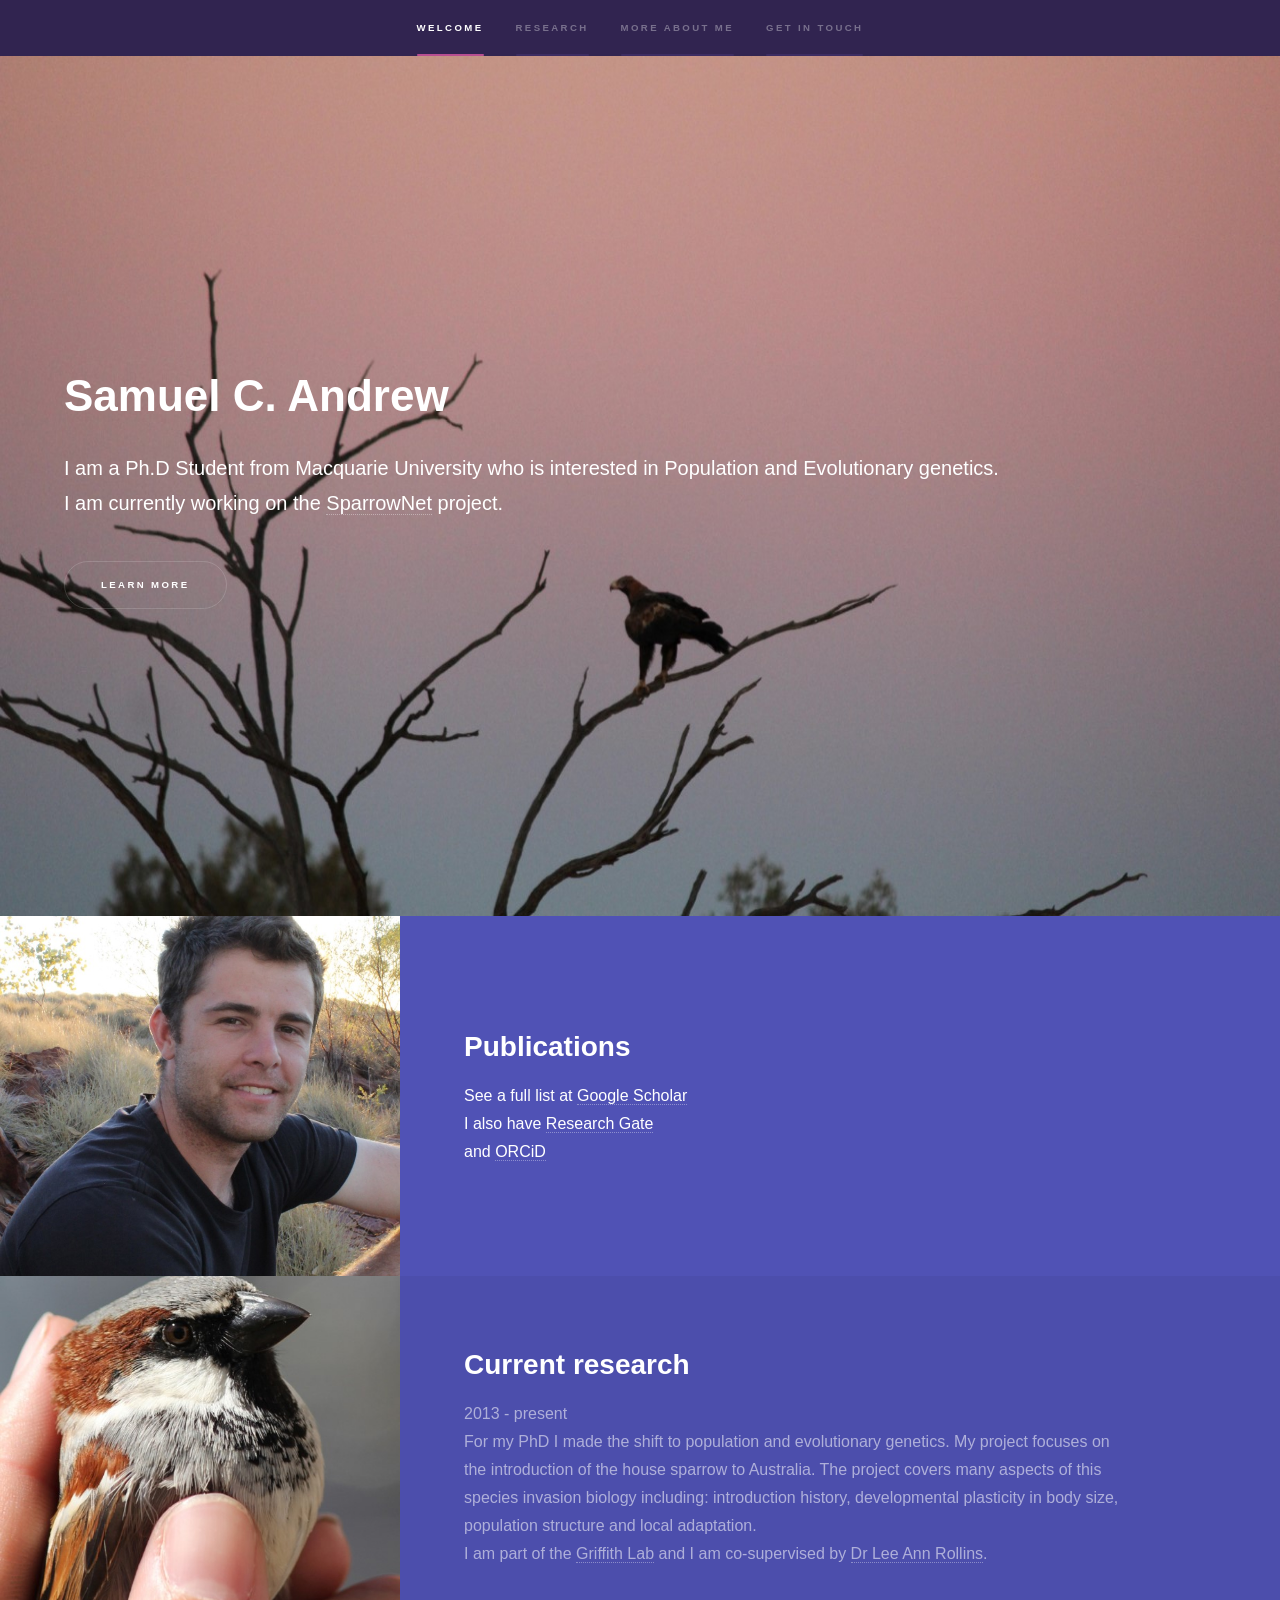
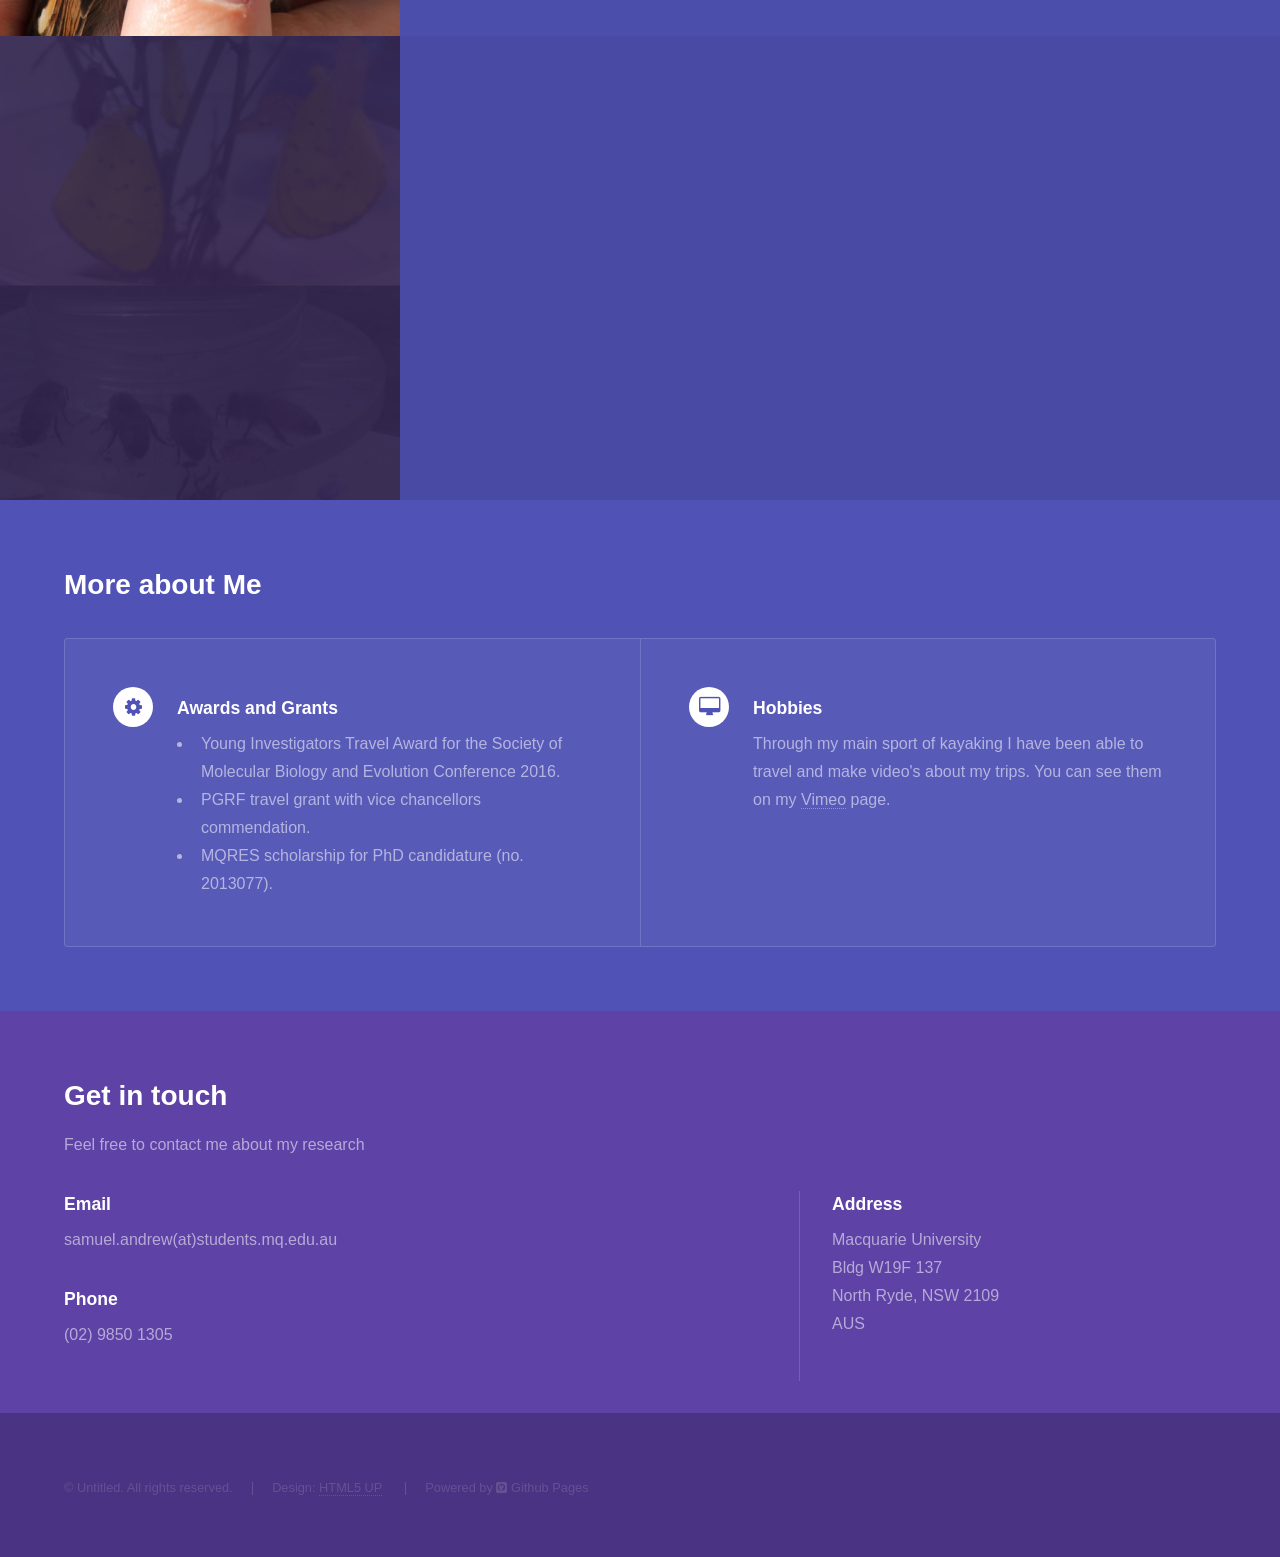
==== commit 2d323178: "Rename file Index.html" ====
--- a/index.html
+++ b/index.html
@@ -37,8 +37,8 @@
 					<section id="intro" class="wrapper style1 fullscreen fade-up">
 						<div class="inner">
 							<h1>Samuel C. Andrew</h1>
-							<p style=color:white;>I am currently a Postdoctoral Fellow at the CSIRO as part of the <a href="https://research.csiro.au/environomics/">Environomics</a> Future Science Platform. </a><br />
-							My project explores local adaptation in Australian plants.</p> 
+							<p>I am a Ph.D Student from Macquarie University who is interested in Population and Evolutionary genetics.</a><br />
+							I am currently working on the  <a href="https://research.science.mq.edu.au/sparrownet/">SparrowNet</a> project.</p> 
 							<ul class="actions">
 								<li><a href="#one" class="button scrolly">Learn more</a></li>
 							</ul>
@@ -52,7 +52,7 @@
 							<div class="content">
 								<div class="inner">
 									<h2>Publications</h2>
-									<p> See a full list at <a href="https://scholar.google.com.au/citations?user=wI5Qr2sAAAAJ&hl=en">Google Scholar</a><br />
+									<p style=color:white;> See a full list at <a href="https://scholar.google.com.au/citations?user=wI5Qr2sAAAAJ&hl=en">Google Scholar</a><br />
 									I also have <a href="https://www.researchgate.net/profile/Samuel_Andrew">Research Gate</a><br />
 									and <a href="http://orcid.org/0000-0003-4589-2746">ORCiD</a><br /></p>
 									
@@ -60,45 +60,23 @@
 							</div>
 						</section>
 						<section>
-							<a href="#" class="image"><img src="images/pic07_2.jpeg" alt="" data-position="center center" /></a>
+							<div class="image"><img src="images/pic02.jpg" alt="" data-position="center center" /></div>
 							<div class="content">
 								<div class="inner">
 									<h2>Current research</h2>
-									<p>2018 - present<br />
-									 
-									 After finishing my PhD I started working with plant trait data (e.g. leaf size) collected from thousands of species,
-									 as part of the Austraits project with Rachael Gallagher (Macquarie Uni). My contribution involved mapping how traits varied
-									 across climates. This also introduced me to species distribution modelling to predict species ranges. Both of these topics link
-									 back to local adaptation and the need for better methods for predicting if species can adapt to a wider range of conditions than
-									 what they currently occupy. Species may occupy narrow climate ranges but still posses the genomic and phenotypic variation to be
-									 successful in a wider range of climate conditions.<br />
-									 My CSIRO postdoctoral fellowship as part of the Environomics Future Science Platform aims to look at how morphological traits,
-									 genomic variation and the magnitude of the stress response to extreme temperatures, can be used to explain where species live.
-									 Ultimately, we hope to use general trends across species to predict suitable climate ranges for species. Being able to identify
-									 at risk species will make targeted conservation management possible, to help preserve these species and the plant communities that
-									 provide valuable and essential ecosystem services. </p>
+									<p>2013 - present<br />
+									 For my PhD I made the shift to population and evolutionary genetics. My project focuses on the introduction of the house sparrow to Australia.
+									 The project covers many aspects of this species invasion biology including: introduction history, developmental plasticity in body size, population structure and local adaptation.<br />
+									 I am part of the <a href="https://griffithecology.com/">Griffith Lab</a> and I am co-supervised by <a href="http://www.deakin.edu.au/profiles/lee-rollins">Dr Lee Ann Rollins</a>. </p>
 									
 								</div>
 							</div>
 						</section>
 						<section>
-							<a href="#" class="image"><img src="images/pic02.jpg" alt="" data-position="center center" /></a>
+							<div class="image"><img src="images/pic03.jpg" alt="" data-position="center center" /></div>
 							<div class="content">
 								<div class="inner">
-									<h2>PhD project</h2>
-									<p>2013 - 2017<br />
-									 For my PhD I started working in the field of population and evolutionary genetics. My project focused on the introduction of the house sparrow to Australian environments.
-									 The project covered many aspects of this species biology including: introduction history, developmental plasticity in body size, population structure and local adaptation.<br />
-									 This research was part of the <a href="http://bio.mq.edu.au/research/groups/avianbehaviouralecology//">Griffith Lab</a>. </p>
-									
-								</div>
-							</div>
-						</section>
-						<section>
-							<a href="#" class="image"><img src="images/pic03.jpg" alt="" data-position="center center" /></a>
-							<div class="content">
-								<div class="inner">
-									<h2>Undergrad research</h2>
+									<h2>Past research</h2>
 									<p>In 2012 I completed my honours thesis with Dr Darrell Kemp at Macquarie University. My project was on the heritability and plasticity of the cold tolerance trait in a broadly distributed Australian butterfly (<i>Eurema smilax</i>).</p>
 									<p> During my Bachelor Degree at Macquarie University I volunteered to work in the Neuroetholgy lab of Dr Andrew Barron. I worked on an experiment relating to discriminative learning and the peak shift learning bias using the honey bee as a model. This project led to my first publication.</P>
 									<ul class="actions">
@@ -119,16 +97,15 @@
 									<span class="icon major fa-cog"></span>
 									<h3>Awards and Grants</h3>
 									<ul>
-										<li>Endeavour Fellowship, for a 6 month postdoc at the University of Helsinki with Craig Primmer's group. </li>
 										<li>Young Investigators Travel Award for the Society of Molecular Biology and Evolution Conference 2016.</li>
-										<li>Macquarie University PGRF travel grant with vice chancellors commendation.</li>
+										<li>PGRF travel grant with vice chancellors commendation.</li>
 										<li>MQRES scholarship for PhD candidature (no. 2013077).</li>
 									</ul>
 								</section>
 								<section>
 									<span class="icon major fa-desktop"></span>
 									<h3>Hobbies</h3>
-									<p> Through my main sport of kayaking I have been able to travel and make video's about my trips to be shared. See them on my <a href="https://vimeo.com/user37399952">Vimeo</a> page. </p>
+									<p> Through my main sport of kayaking I have been able to travel and make video's about my trips. You can see them on my <a href="https://vimeo.com/user37399952">Vimeo</a> page. </p>
 								</section>
 							</div>
 							
@@ -139,13 +116,17 @@
 					<section id="three" class="wrapper style1 fade-up">
 						<div class="inner">
 							<h2>Get in touch</h2>
-							<p>Fell free to contact me about my research</p>
+							<p>Feel free to contact me about my research</p>
 							<div class="split style1">
 								<section>
 									<ul class="contact">
 										<li>
 											<h3>Email</h3>
-											<p>sam.andrew(at)csiro.au</p>
+											<p>samuel.andrew(at)students.mq.edu.au</p>
+										</li>
+										<li>
+											<h3>Phone</h3>
+											<span>(02) 9850 1305</span>
 										</li>
 									</ul>
 								</section>
@@ -153,8 +134,10 @@
 									<ul class="contact">
 										<li>
 											<h3>Address</h3>
-											<span> CSIRO, Black Mountain site<br />
-											ACT, AUS</span>
+											<span> Macquarie University <br />
+											Bldg W19F 137 <br />
+											North Ryde, NSW 2109 <br />
+											AUS</span>
 										</li>
 									</ul>
 								</section>
@@ -169,6 +152,7 @@
 				<div class="inner">
 					<ul class="menu">
 						<li>&copy; Untitled. All rights reserved.</li><li>Design: <a href="http://html5up.net">HTML5 UP</a></li>
+						<li>Powered by <a class="icon fa-github-square" target="_blank" href="https://github.com/SamCAndrew/SCAWebpage/"> Github Pages</a></li>
 					</ul>
 				</div>
 			</footer>
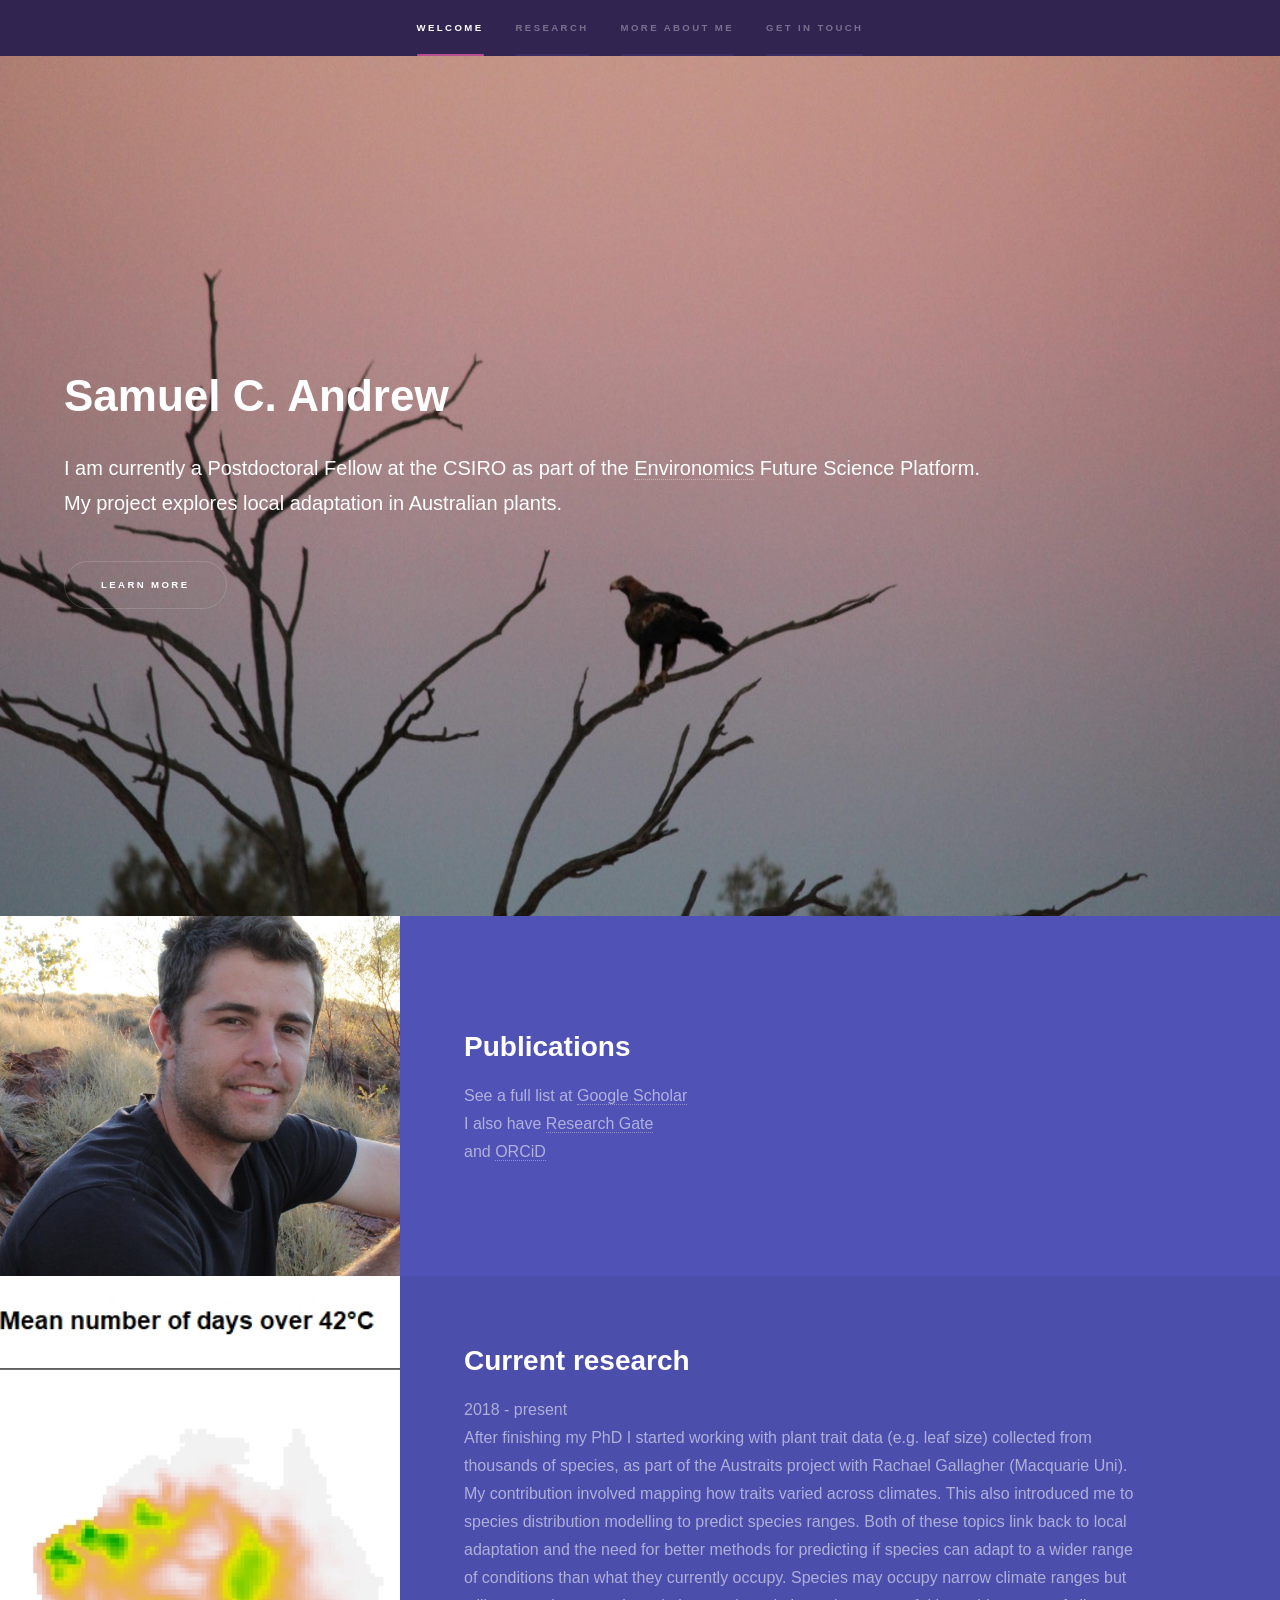
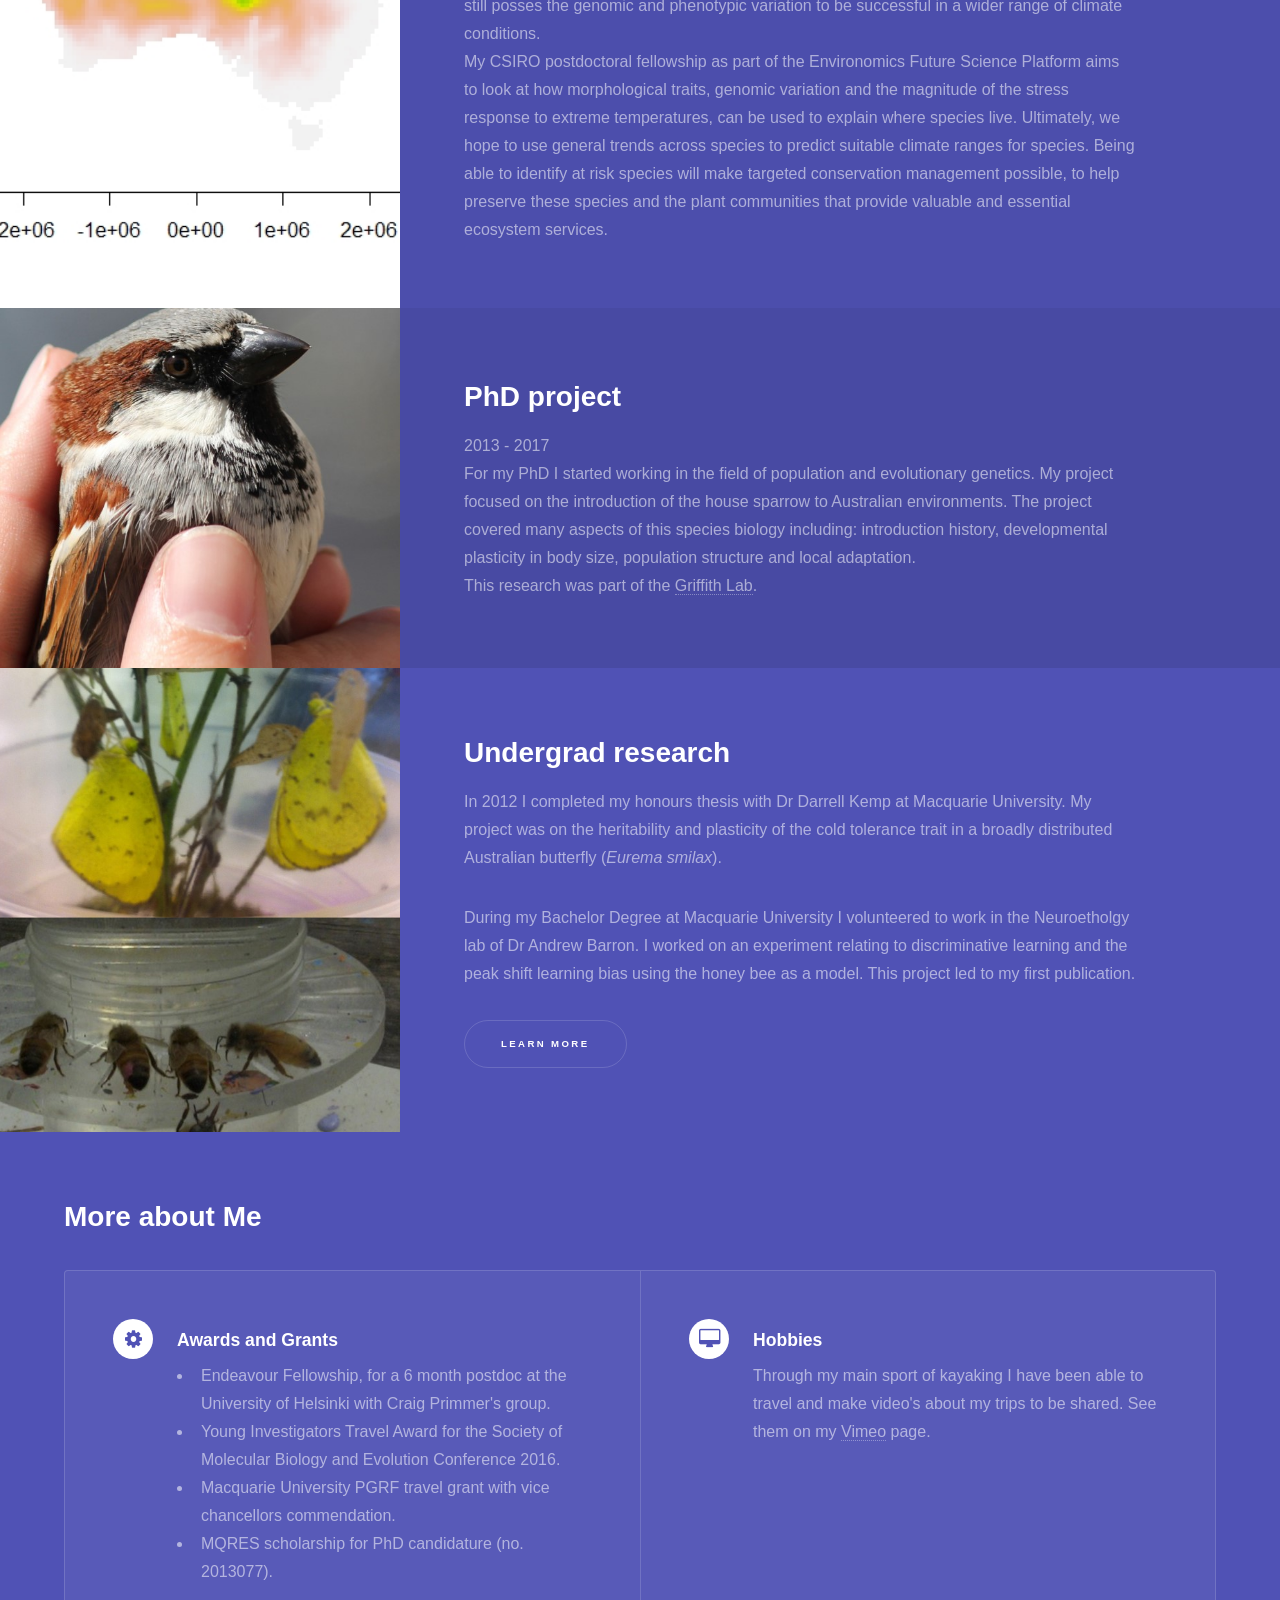
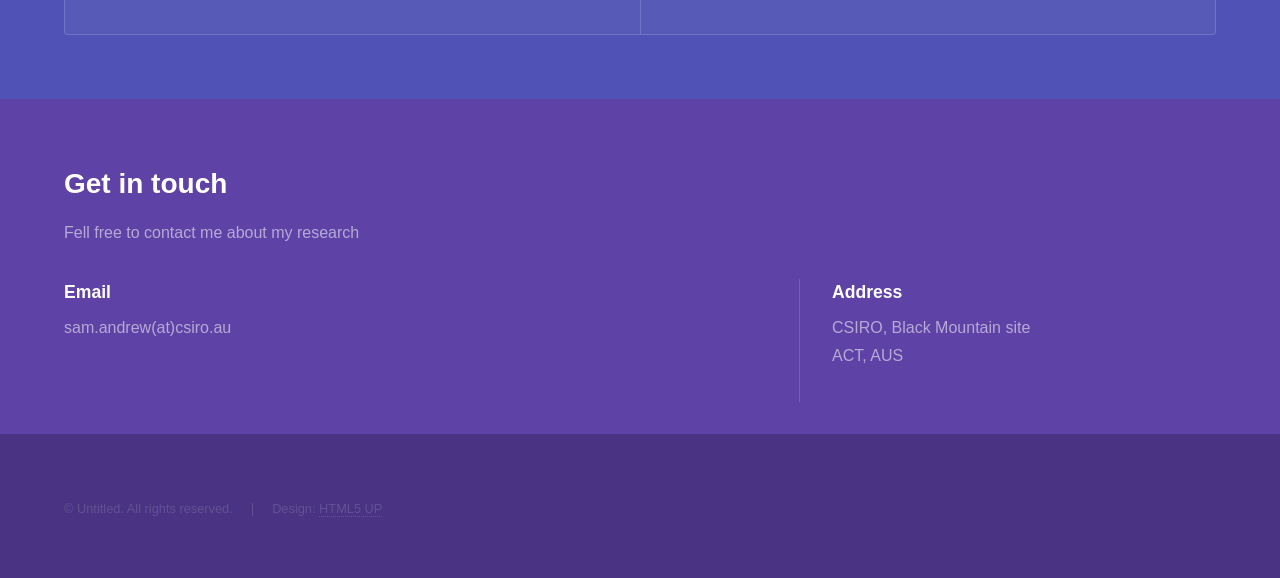
==== commit a522c30d: "Rename index2.html to index.html" ====
--- a/index.html
+++ b/index.html
@@ -37,8 +37,8 @@
 					<section id="intro" class="wrapper style1 fullscreen fade-up">
 						<div class="inner">
 							<h1>Samuel C. Andrew</h1>
-							<p>I am a Ph.D Student from Macquarie University who is interested in Population and Evolutionary genetics.</a><br />
-							I am currently working on the  <a href="https://research.science.mq.edu.au/sparrownet/">SparrowNet</a> project.</p> 
+							<p style=color:white;>I am currently a Postdoctoral Fellow at the CSIRO as part of the <a href="https://research.csiro.au/environomics/">Environomics</a> Future Science Platform. </a><br />
+							My project explores local adaptation in Australian plants.</p> 
 							<ul class="actions">
 								<li><a href="#one" class="button scrolly">Learn more</a></li>
 							</ul>
@@ -52,7 +52,7 @@
 							<div class="content">
 								<div class="inner">
 									<h2>Publications</h2>
-									<p style=color:white;> See a full list at <a href="https://scholar.google.com.au/citations?user=wI5Qr2sAAAAJ&hl=en">Google Scholar</a><br />
+									<p> See a full list at <a href="https://scholar.google.com.au/citations?user=wI5Qr2sAAAAJ&hl=en">Google Scholar</a><br />
 									I also have <a href="https://www.researchgate.net/profile/Samuel_Andrew">Research Gate</a><br />
 									and <a href="http://orcid.org/0000-0003-4589-2746">ORCiD</a><br /></p>
 									
@@ -60,23 +60,45 @@
 							</div>
 						</section>
 						<section>
-							<div class="image"><img src="images/pic02.jpg" alt="" data-position="center center" /></div>
+							<a href="#" class="image"><img src="images/pic07_2.jpeg" alt="" data-position="center center" /></a>
 							<div class="content">
 								<div class="inner">
 									<h2>Current research</h2>
-									<p>2013 - present<br />
-									 For my PhD I made the shift to population and evolutionary genetics. My project focuses on the introduction of the house sparrow to Australia.
-									 The project covers many aspects of this species invasion biology including: introduction history, developmental plasticity in body size, population structure and local adaptation.<br />
-									 I am part of the <a href="https://griffithecology.com/">Griffith Lab</a> and I am co-supervised by <a href="http://www.deakin.edu.au/profiles/lee-rollins">Dr Lee Ann Rollins</a>. </p>
+									<p>2018 - present<br />
+									 
+									 After finishing my PhD I started working with plant trait data (e.g. leaf size) collected from thousands of species,
+									 as part of the Austraits project with Rachael Gallagher (Macquarie Uni). My contribution involved mapping how traits varied
+									 across climates. This also introduced me to species distribution modelling to predict species ranges. Both of these topics link
+									 back to local adaptation and the need for better methods for predicting if species can adapt to a wider range of conditions than
+									 what they currently occupy. Species may occupy narrow climate ranges but still posses the genomic and phenotypic variation to be
+									 successful in a wider range of climate conditions.<br />
+									 My CSIRO postdoctoral fellowship as part of the Environomics Future Science Platform aims to look at how morphological traits,
+									 genomic variation and the magnitude of the stress response to extreme temperatures, can be used to explain where species live.
+									 Ultimately, we hope to use general trends across species to predict suitable climate ranges for species. Being able to identify
+									 at risk species will make targeted conservation management possible, to help preserve these species and the plant communities that
+									 provide valuable and essential ecosystem services. </p>
 									
 								</div>
 							</div>
 						</section>
 						<section>
-							<div class="image"><img src="images/pic03.jpg" alt="" data-position="center center" /></div>
+							<a href="#" class="image"><img src="images/pic02.jpg" alt="" data-position="center center" /></a>
 							<div class="content">
 								<div class="inner">
-									<h2>Past research</h2>
+									<h2>PhD project</h2>
+									<p>2013 - 2017<br />
+									 For my PhD I started working in the field of population and evolutionary genetics. My project focused on the introduction of the house sparrow to Australian environments.
+									 The project covered many aspects of this species biology including: introduction history, developmental plasticity in body size, population structure and local adaptation.<br />
+									 This research was part of the <a href="http://bio.mq.edu.au/research/groups/avianbehaviouralecology//">Griffith Lab</a>. </p>
+									
+								</div>
+							</div>
+						</section>
+						<section>
+							<a href="#" class="image"><img src="images/pic03.jpg" alt="" data-position="center center" /></a>
+							<div class="content">
+								<div class="inner">
+									<h2>Undergrad research</h2>
 									<p>In 2012 I completed my honours thesis with Dr Darrell Kemp at Macquarie University. My project was on the heritability and plasticity of the cold tolerance trait in a broadly distributed Australian butterfly (<i>Eurema smilax</i>).</p>
 									<p> During my Bachelor Degree at Macquarie University I volunteered to work in the Neuroetholgy lab of Dr Andrew Barron. I worked on an experiment relating to discriminative learning and the peak shift learning bias using the honey bee as a model. This project led to my first publication.</P>
 									<ul class="actions">
@@ -97,15 +119,16 @@
 									<span class="icon major fa-cog"></span>
 									<h3>Awards and Grants</h3>
 									<ul>
+										<li>Endeavour Fellowship, for a 6 month postdoc at the University of Helsinki with Craig Primmer's group. </li>
 										<li>Young Investigators Travel Award for the Society of Molecular Biology and Evolution Conference 2016.</li>
-										<li>PGRF travel grant with vice chancellors commendation.</li>
+										<li>Macquarie University PGRF travel grant with vice chancellors commendation.</li>
 										<li>MQRES scholarship for PhD candidature (no. 2013077).</li>
 									</ul>
 								</section>
 								<section>
 									<span class="icon major fa-desktop"></span>
 									<h3>Hobbies</h3>
-									<p> Through my main sport of kayaking I have been able to travel and make video's about my trips. You can see them on my <a href="https://vimeo.com/user37399952">Vimeo</a> page. </p>
+									<p> Through my main sport of kayaking I have been able to travel and make video's about my trips to be shared. See them on my <a href="https://vimeo.com/user37399952">Vimeo</a> page. </p>
 								</section>
 							</div>
 							
@@ -116,17 +139,13 @@
 					<section id="three" class="wrapper style1 fade-up">
 						<div class="inner">
 							<h2>Get in touch</h2>
-							<p>Feel free to contact me about my research</p>
+							<p>Fell free to contact me about my research</p>
 							<div class="split style1">
 								<section>
 									<ul class="contact">
 										<li>
 											<h3>Email</h3>
-											<p>samuel.andrew(at)students.mq.edu.au</p>
-										</li>
-										<li>
-											<h3>Phone</h3>
-											<span>(02) 9850 1305</span>
+											<span>sam.andrew(at)csiro.au</span>
 										</li>
 									</ul>
 								</section>
@@ -134,10 +153,8 @@
 									<ul class="contact">
 										<li>
 											<h3>Address</h3>
-											<span> Macquarie University <br />
-											Bldg W19F 137 <br />
-											North Ryde, NSW 2109 <br />
-											AUS</span>
+											<span> CSIRO, Black Mountain site<br />
+											ACT, AUS</span>
 										</li>
 									</ul>
 								</section>
@@ -152,7 +169,6 @@
 				<div class="inner">
 					<ul class="menu">
 						<li>&copy; Untitled. All rights reserved.</li><li>Design: <a href="http://html5up.net">HTML5 UP</a></li>
-						<li>Powered by <a class="icon fa-github-square" target="_blank" href="https://github.com/SamCAndrew/SCAWebpage/"> Github Pages</a></li>
 					</ul>
 				</div>
 			</footer>
